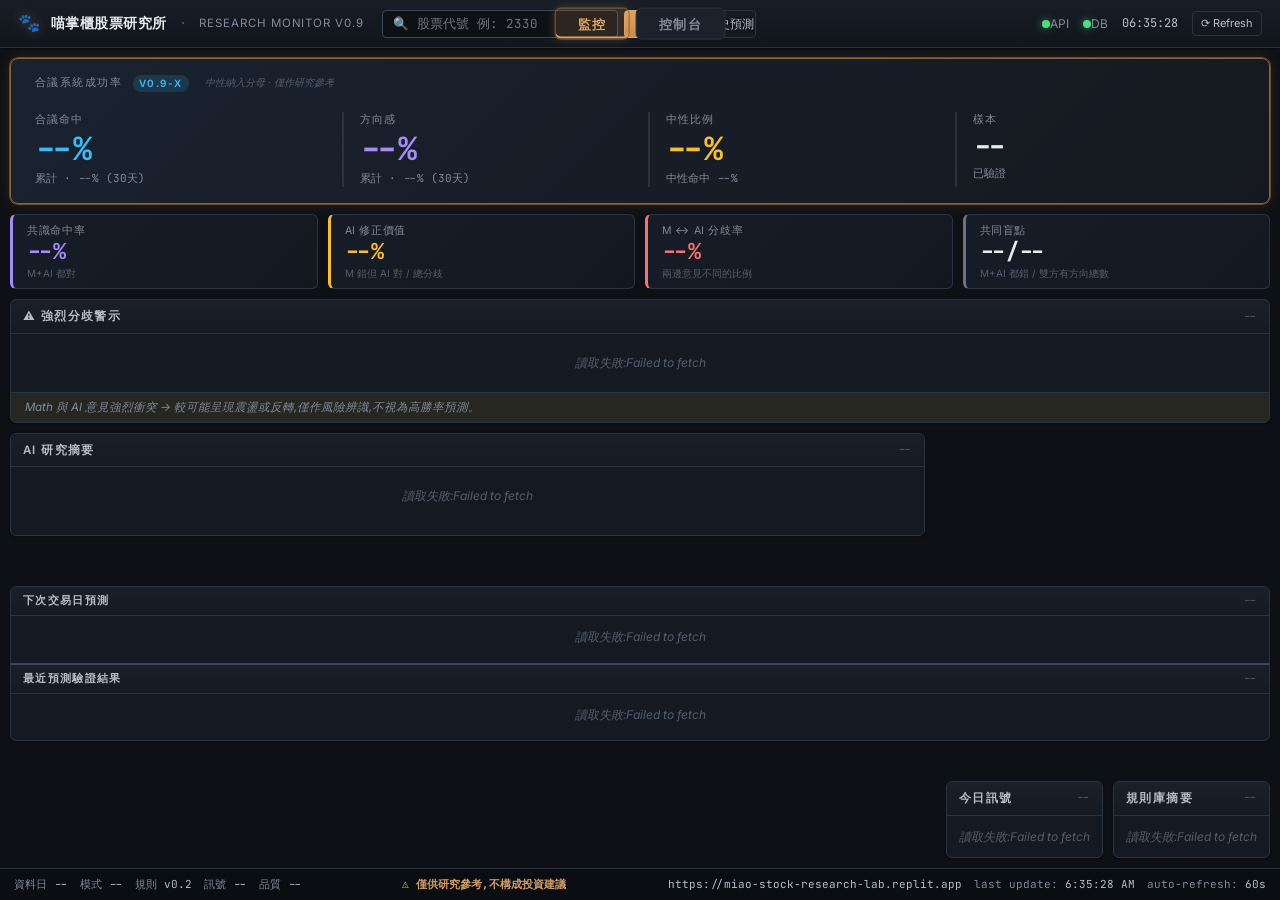
==== index.html @ 1b77c114 "Add files via upload" ====
<!DOCTYPE html>
<html lang="zh-Hant">
<head>
<meta charset="UTF-8" />
<title>喵掌櫃股票研究所 · Monitor</title>
<meta name="viewport" content="width=device-width, initial-scale=1" />
<meta name="description" content="獨立股票研究後台監控儀表板" />
<link rel="preconnect" href="https://fonts.googleapis.com">
<link rel="preconnect" href="https://fonts.gstatic.com" crossorigin>
<link href="https://fonts.googleapis.com/css2?family=Inter:wght@400;500;600;700&family=JetBrains+Mono:wght@400;500;600&display=swap" rel="stylesheet">
<link rel="stylesheet" href="style.css" />
</head>
<body>

<div class="app">

  <!-- Top Bar ------------------------------------------------------ -->
  <header class="topbar">
    <div class="topbar-left">
      <div class="brand">
        <span class="logo">🐾</span>
        <span class="name">喵掌櫃股票研究所</span>
        <span class="sep">·</span>
        <span class="sub">Research Monitor v0.9</span>
      </div>
      <div class="topbar-lookup">
        <input type="text" id="symbol-input" placeholder="🔍 股票代號 例: 2330" />
        <button class="btn primary small" id="lookup-btn">查詢</button>
        <button class="btn small ghost" id="history-btn" title="查詢任一天的預測與結果">📅 歷史預測</button>
      </div>
    </div>
    <nav class="topbar-center">
      <a href="index.html" class="nav-btn active">監控</a>
      <a href="admin.html" class="nav-btn">控制台</a>
    </nav>
    <div class="topbar-right">
      <span class="item"><span id="api-dot" class="dot muted"></span><span id="api-label">--</span></span>
      <span class="item"><span id="db-dot" class="dot muted"></span><span id="db-label">--</span></span>
      <span class="clock" id="clock">--:--:--</span>
      <button class="btn small ghost" id="refresh-btn">⟳ Refresh</button>
    </div>
  </header>

  <!-- Main ----------------------------------------------------------- -->
  <main class="main">

    <!-- ROW 1: Hero 主指標(整列,大字呈現) -->
    <section class="hero-row">
      <div class="hero-card hero-wide">
        <div class="hero-label">
          合議系統成功率 <span class="hero-badge">v0.9-X</span>
          <span class="hero-disclaimer">中性納入分母 · 僅作研究參考</span>
        </div>
        <div class="hero-numbers">
          <div class="hn-col">
            <div class="hn-key">合議命中</div>
            <div class="hn-val final" id="hero-final-all">--%</div>
            <div class="hn-sub">累計 · <span id="hero-final-30">--%</span> (30天)</div>
          </div>
          <div class="hn-col">
            <div class="hn-key">方向感</div>
            <div class="hn-val dir" id="hero-dir-all">--%</div>
            <div class="hn-sub">累計 · <span id="hero-dir-30">--%</span> (30天)</div>
          </div>
          <div class="hn-col">
            <div class="hn-key">中性比例</div>
            <div class="hn-val neu" id="hero-neu-all">--%</div>
            <div class="hn-sub">中性命中 <span id="hero-neu-hit">--%</span></div>
          </div>
          <div class="hn-col">
            <div class="hn-key">樣本</div>
            <div class="hn-val sample" id="hero-sample-n">--</div>
            <div class="hn-sub" id="hero-sample-info">已驗證</div>
          </div>
        </div>
      </div>
    </section>

    <!-- ROW 2: Math × AI 四象限(整列 4 卡) -->
    <section class="quadrant-row">
      <div class="qd-cell consensus">
        <span class="qd-label">共識命中率</span>
        <span class="qd-val" id="quadrant-consensus">--%</span>
        <span class="qd-help">M+AI 都對</span>
      </div>
      <div class="qd-cell ai-correct">
        <span class="qd-label">AI 修正價值</span>
        <span class="qd-val" id="quadrant-ai-correction">--%</span>
        <span class="qd-help">M 錯但 AI 對 / 總分歧</span>
      </div>
      <div class="qd-cell disagree">
        <span class="qd-label">M ↔ AI 分歧率</span>
        <span class="qd-val" id="quadrant-disagree">--%</span>
        <span class="qd-help">兩邊意見不同的比例</span>
      </div>
      <div class="qd-cell both-miss">
        <span class="qd-label">共同盲點</span>
        <span class="qd-val" id="quadrant-both-miss-n">--/--</span>
        <span class="qd-help">M+AI 都錯 / 雙方有方向總數</span>
      </div>
    </section>

    <!-- ROW 3: 強烈分歧警示(整列) -->
    <section class="card panel-disagree" id="panel-disagree">
      <div class="card-head">
        <span class="title">⚠️ 強烈分歧警示</span>
        <span class="meta" id="disagree-meta">--</span>
      </div>
      <div class="card-body" id="disagree-body">
        <div class="empty"><span class="spinner"></span>讀取中...</div>
      </div>
      <div class="card-foot disagree-foot">
        Math 與 AI 意見強烈衝突 → 較可能呈現震盪或反轉,僅作風險辨識,不視為高勝率預測。
      </div>
    </section>

    <!-- ROW 4: 預測 + 驗證 + AI 摘要(3 column) -->
    <section class="row-predictions">
      <div class="card panel-predictions">
        <div class="sub-card">
          <div class="sub-head">
            <span class="title" id="predictions-title">下次交易日預測</span>
            <span class="meta" id="predictions-meta">--</span>
          </div>
          <div class="sub-body" id="predictions-body">
            <div class="empty"><span class="spinner"></span>讀取中...</div>
          </div>
        </div>
        <div class="sub-card">
          <div class="sub-head">
            <span class="title">最近預測驗證結果</span>
            <span class="meta" id="verifications-meta">--</span>
          </div>
          <div class="sub-body" id="verifications-body">
            <div class="empty"><span class="spinner"></span>讀取中...</div>
          </div>
        </div>
      </div>
      <div class="card panel-ai-report">
        <div class="card-head">
          <span class="title">AI 研究摘要</span>
          <span class="meta" id="report-meta">--</span>
        </div>
        <div class="card-body" id="report-body">
          <div class="empty">讀取中...</div>
        </div>
      </div>
    </section>

    <!-- ROW 5: 訊號 + 規則(2 column) -->
    <section class="row-signals-rules">
      <div class="card panel-signals">
        <div class="card-head">
          <span class="title">今日訊號</span>
          <span class="meta" id="signals-meta">--</span>
        </div>
        <div class="card-body flush" id="signals-body">
          <div class="empty"><span class="spinner"></span>讀取中...</div>
        </div>
      </div>
      <div class="card panel-rules">
        <div class="card-head">
          <span class="title">規則庫摘要</span>
          <span class="meta" id="rules-meta">--</span>
        </div>
        <div class="card-body flush" id="rules-body">
          <div class="empty"><span class="spinner"></span>讀取中...</div>
        </div>
      </div>
    </section>

  </main>

  <!-- Status Bar(整合舊 KPI 資訊到一行)----------------------------- -->
  <footer class="statusbar">
    <div class="left">
      <span class="item">資料日 <span id="sb-data-date" class="mono">--</span></span>
      <span class="item">模式 <span id="sb-mode" class="mono">--</span></span>
      <span class="item">規則 <span id="sb-version" class="mono">v0.2</span></span>
      <span class="item">訊號 <span id="sb-signals" class="mono">--</span></span>
      <span class="item">品質 <span id="sb-quality" class="mono">--</span></span>
    </div>
    <div class="center" title="本系統結果係根據歷史資料、規則統計與相似情境所做之研究推估,僅供資訊參考與風險辨識,不構成任何投資建議。投資有風險,過去績效不代表未來表現。">
      ⚠️ <strong>僅供研究參考,不構成投資建議</strong>
    </div>
    <div class="right">
      <span class="item"><span id="api-base-label" class="mono">--</span></span>
      <span class="item">last update: <span id="last-update" class="mono">--</span></span>
      <span class="item">auto-refresh: <span id="refresh-interval" class="mono">60s</span></span>
    </div>
  </footer>

</div>

<!-- Lookup Modal -------------------------------------------------- -->
<div class="modal-mask" id="lookup-modal">
  <div class="modal">
    <div class="modal-head">
      <span class="title mono" id="lookup-title">--</span>
      <button class="modal-close" id="lookup-close">×</button>
    </div>
    <div class="modal-body" id="lookup-modal-body"></div>
  </div>
</div>

<!-- History Prediction Modal -------------------------------------- -->
<div class="modal-mask" id="history-modal">
  <div class="modal wide">
    <div class="modal-head">
      <span class="title">📅 歷史預測查詢</span>
      <button class="modal-close" id="history-close">×</button>
    </div>
    <div class="modal-body">
      <div class="hist-controls">
        <label class="hist-label">日期</label>
        <input type="date" id="hist-date" />
        <button class="btn primary small" id="hist-query-btn">查詢</button>
        <span class="hist-chips" id="hist-chips"></span>
      </div>
      <div class="hist-summary" id="hist-summary">
        <div class="hs-stat">
          <span class="hs-k">Math 命中</span>
          <span class="hs-v" id="hist-math-hit">--</span>
        </div>
        <div class="hs-stat">
          <span class="hs-k">AI 命中</span>
          <span class="hs-v" id="hist-ai-hit">--</span>
        </div>
        <div class="hs-stat consensus">
          <span class="hs-k">共識✓</span>
          <span class="hs-v" id="hist-consensus">--</span>
        </div>
        <div class="hs-stat math-only">
          <span class="hs-k">M對</span>
          <span class="hs-v" id="hist-math-only">--</span>
        </div>
        <div class="hs-stat ai-only">
          <span class="hs-k">AI對</span>
          <span class="hs-v" id="hist-ai-only">--</span>
        </div>
        <div class="hs-stat both-miss">
          <span class="hs-k">雙錯</span>
          <span class="hs-v" id="hist-both-miss">--</span>
        </div>
      </div>
      <div id="hist-body">
        <div class="empty">選擇日期後按查詢</div>
      </div>
    </div>
  </div>
</div>

<script src="config.js"></script>
<script src="script.js"></script>
</body>
</html>
---- style.css ----
/* =====================================================================
   喵掌櫃股票研究所 — 前台 Dashboard (v2)
   暗色監控儀表板風格
   =====================================================================*/

*,*::before,*::after { box-sizing: border-box; }

:root {
    /* 基底色 */
    --bg-0: #0d1015;       /* page bg */
    --bg-1: #151a22;       /* panel */
    --bg-2: #1c222c;       /* panel-2 / hover */
    --bg-3: #232b37;       /* divider, input */
    --border: #2a3340;
    --border-bright: #3a4555;

    /* 文字 */
    --text-0: #e8eaed;
    --text-1: #b8bec9;
    --text-2: #818a99;
    --text-3: #535d6b;

    /* 強調(喵掌櫃暖色 + 數據綠/紅) */
    --accent: #e0a460;
    --accent-bright: #f5b774;
    --accent-dim: #8a6438;

    /* v0.5 — 台灣慣例:漲 = 紅、跌 = 綠 */
    --up: #f87171;     /* 漲(紅) */
    --down: #4ade80;   /* 跌(綠) */
    /* 原始顏色保留供 sparkline / 中性參考 */
    --tw-red: #f87171;
    --tw-green: #4ade80;
    --warn: #fbbf24;
    --info: #60a5fa;
    --neutral: #94a3b8;

    /* shadow / glow */
    --shadow-sm: 0 1px 2px rgba(0,0,0,.4);
    --shadow-md: 0 4px 12px rgba(0,0,0,.45);
    --glow-accent: 0 0 0 1px rgba(224,164,96,.4), 0 0 16px rgba(224,164,96,.15);

    /* 字型 */
    --font-ui: "Inter", -apple-system, BlinkMacSystemFont, "Segoe UI",
               "PingFang TC", "Microsoft JhengHei", "Noto Sans TC",
               Helvetica, Arial, sans-serif;
    --font-mono: "JetBrains Mono", "SF Mono", "Roboto Mono", "Menlo",
                 "Consolas", monospace;
}

html, body {
    margin: 0;
    padding: 0;
    background: var(--bg-0);
    color: var(--text-0);
    font-family: var(--font-ui);
    font-size: 13.5px;
    line-height: 1.45;
    height: 100vh;
    overflow: hidden;
    -webkit-font-smoothing: antialiased;
}

a {
    color: var(--accent);
    text-decoration: none;
}
a:hover { color: var(--accent-bright); }

/* ---------------------------------------------------------------------
   App Shell
   ---------------------------------------------------------------------*/
.app {
    display: grid;
    grid-template-rows: 48px 1fr 32px;   /* v0.5: statusbar 26→32 容納 disclaimer */
    height: 100vh;
}

/* Top Bar (v0.5.8: flex + nav absolute 真正視窗置中) */
.topbar {
    display: flex;
    align-items: center;
    justify-content: space-between;
    position: relative;
    gap: 16px;
    background: linear-gradient(180deg, #181d26 0%, #11151c 100%);
    border-bottom: 1px solid var(--border);
    padding: 0 18px;
    box-shadow: var(--shadow-sm);
    z-index: 10;
}
.brand {
    display: flex;
    align-items: center;
    gap: 10px;
    font-weight: 600;
    letter-spacing: .04em;
    color: var(--text-0);
}
.brand .logo {
    font-size: 18px;
    filter: drop-shadow(0 0 6px rgba(224,164,96,.4));
}
.brand .name { font-size: 14px; }
.brand .sep { color: var(--text-3); margin: 0 4px; }
.brand .sub {
    color: var(--text-2);
    font-size: 11.5px;
    font-weight: 400;
    letter-spacing: .08em;
    text-transform: uppercase;
}

.topbar-center {
    display: flex;
    gap: 6px;
    align-items: center;
}

/* v0.5.8 — Topbar 區塊(brand+lookup 左,nav 絕對置中,status 右) */
.topbar-left {
    display: flex;
    align-items: center;
    gap: 18px;
    flex-shrink: 0;
}
.topbar-center {
    position: absolute;
    left: 50%;
    top: 50%;
    transform: translate(-50%, -50%);
    display: flex;
    gap: 6px;
    z-index: 5;
}
.topbar-right {
    display: flex;
    gap: 14px;
    align-items: center;
    color: var(--text-2);
    font-size: 12px;
    flex-shrink: 0;
    margin-left: auto;
}

.topbar-lookup {
    display: flex;
    gap: 6px;
    align-items: center;
}
.topbar-lookup input {
    background: var(--bg-2);
    border: 1px solid var(--border-bright);
    color: var(--text-0);
    padding: 5px 10px;
    border-radius: 4px;
    font-size: 12px;
    width: 180px;
    outline: none;
    transition: border-color .15s;
    height: 28px;
    box-sizing: border-box;
}
.topbar-lookup input:focus {
    border-color: var(--accent);
    box-shadow: 0 0 0 2px rgba(224,164,96,.15);
}
.topbar-lookup .btn {
    white-space: nowrap !important;
    padding: 5px 14px !important;
    height: 28px;
    line-height: 1 !important;
    font-size: 12px !important;
    min-width: 56px;
    box-sizing: border-box;
}

/* nav 改 button 樣式 */
.nav-btn {
    color: var(--text-2);
    padding: 6px 22px;
    border-radius: 6px;
    font-size: 13px;
    font-weight: 600;
    letter-spacing: .12em;
    border: 1px solid var(--border);
    background: var(--bg-2);
    transition: all .12s;
    text-decoration: none;
    white-space: nowrap;
}
.nav-btn:hover {
    background: var(--bg-3);
    color: var(--text-0);
    border-color: var(--border-bright);
}
.nav-btn.active {
    color: var(--accent);
    background: rgba(224,164,96,.15);
    border-color: var(--accent-dim);
    box-shadow: 0 0 10px rgba(224,164,96,.25), inset 0 -2px 0 var(--accent);
}
.topbar-right {
    display: flex;
    gap: 14px;
    align-items: center;
    color: var(--text-2);
    font-size: 12px;
}
.topbar-right .clock {
    font-family: var(--font-mono);
    color: var(--text-1);
}
.nav-link {
    color: var(--text-2);
    padding: 6px 12px;
    border-radius: 4px;
    font-size: 12.5px;
    letter-spacing: .04em;
    transition: all .12s;
}
.nav-link:hover { background: var(--bg-2); color: var(--text-0); }
.nav-link.active {
    color: var(--accent);
    background: rgba(224,164,96,.08);
    box-shadow: inset 0 -2px 0 var(--accent);
}

/* Status Bar (footer) */
.statusbar {
    background: #0a0d12;
    border-top: 1px solid var(--border);
    display: flex;
    align-items: center;
    justify-content: space-between;
    padding: 0 14px;
    font-family: var(--font-mono);
    font-size: 11px;
    color: var(--text-3);
}
.statusbar .left, .statusbar .right { display: flex; gap: 14px; align-items: center; }
.statusbar .center { flex: 1; text-align: center; color: var(--warn); font-size: 11px; padding: 0 16px; opacity: 0.85; }
.statusbar .center strong { color: var(--accent-bright); }
.statusbar .item { display: flex; align-items: center; gap: 5px; }

/* ---------------------------------------------------------------------
   Main Grid (12 column)
   ---------------------------------------------------------------------*/
.main {
    display: grid;
    grid-template-columns: repeat(12, 1fr);
    /* v0.6: 4 rows (hero / quadrant / kpi / panels) */
    grid-template-rows: auto auto auto minmax(0, 1fr);
    gap: 10px;
    padding: 10px;
    overflow: hidden;
}

/* v0.6 — Math × AI 四象限橫條 */
.quadrant-row {
    grid-column: 1 / -1;
    grid-row: 2;
    display: grid;
    grid-template-columns: repeat(4, 1fr);
    gap: 10px;
}
.qd-cell {
    background: linear-gradient(135deg, #161d28 0%, #131820 100%);
    border: 1px solid var(--border);
    border-radius: 6px;
    padding: 8px 14px;
    display: flex;
    flex-direction: column;
    gap: 2px;
}
.qd-cell.consensus  { border-left: 3px solid #a78bfa; }
.qd-cell.ai-correct { border-left: 3px solid #fbbf24; }
.qd-cell.disagree   { border-left: 3px solid #f87171; }
.qd-cell.both-miss  { border-left: 3px solid #6b7280; }
.qd-label { font-size: 10.5px; color: var(--text-2); letter-spacing: .06em; }
.qd-val   { font-family: var(--font-mono); font-size: 22px; font-weight: 700; color: var(--text-0); line-height: 1.1; }
.qd-cell.consensus  .qd-val { color: #a78bfa; }
.qd-cell.ai-correct .qd-val { color: #fbbf24; }
.qd-cell.disagree   .qd-val { color: #f87171; }
.qd-help  { font-size: 10px; color: var(--text-3); }

.hero-sample {
    font-size: 10px;
    color: var(--text-3);
    margin-top: 4px;
    font-family: var(--font-mono);
}

/* v0.5.3 — Hero row 對齊 KPI 6 等分 grid,讓上下兩排寬度一致 */
.hero-row {
    grid-column: 1 / -1;
    grid-row: 1;
    display: grid;
    grid-template-columns: 1fr;   /* v0.9.3: 整列一個 hero-card */
    gap: 10px;
}
.hero-card {
    background: linear-gradient(135deg, #1a2230 0%, #15191f 100%);
    border: 1px solid var(--accent-dim);
    border-radius: 8px;
    padding: 10px 16px;
    display: flex;
    flex-direction: column;
    justify-content: center;
    gap: 4px;
    min-height: 84px;
    box-shadow: var(--glow-accent);
}
.hero-label {
    font-size: 10.5px;
    color: var(--text-2);
    letter-spacing: .14em;
    text-transform: uppercase;
}
.hero-value {
    font-family: var(--font-mono);
    font-size: 22px;            /* v0.5.3: 縮小,更適應窄欄 */
    font-weight: 700;
    line-height: 1.1;
}
.hero-value .pct { font-size: 13px; color: var(--text-1); margin-left: 2px; }
/* v0.5 — Math + AI 並排 */
/* v0.5.4 — Hero 4 格表 (累計/30天 × MATH/AI) */
.hero-grid {
    border-collapse: collapse;
    width: 100%;
    margin-top: 4px;
    font-family: var(--font-mono);
}
.hero-grid th, .hero-grid td {
    text-align: center;
    padding: 1px 4px;
    font-size: 11px;
}
.hero-grid .hg-h {
    font-size: 9.5px;
    letter-spacing: .12em;
    color: var(--text-2);
    font-weight: 700;
}
.hero-grid .hg-h.ai { color: #a78bfa; }
.hero-grid .hg-k {
    font-size: 9.5px;
    color: var(--text-3);
    font-weight: 600;
    text-align: right;
    padding-right: 6px;
}
.hero-grid .hg-v {
    font-size: 14px;
    font-weight: 700;
}
.hero-grid .hg-v.math  { color: var(--accent-bright); }
.hero-grid .hg-v.ai    { color: #a78bfa; }
.hero-grid .hg-v.final { color: #38bdf8; font-size: 16px; }

/* v0.9.2 — Hero badge */
.hero-badge {
    display: inline-block;
    padding: 1px 6px;
    border-radius: 8px;
    background: rgba(56,189,248,.15);
    color: #38bdf8;
    font-size: 10px;
    font-weight: 600;
    margin-left: 6px;
    vertical-align: middle;
}

/* v0.9.3 — Hero 整列改版(4 欄大字) */
.hero-wide {
    padding: 16px 24px;
    min-height: 130px;
    gap: 12px;
}
.hero-disclaimer {
    font-size: 10px;
    color: var(--text-3);
    letter-spacing: 0;
    text-transform: none;
    font-weight: 400;
    margin-left: 12px;
    font-style: italic;
}
.hero-numbers {
    display: grid;
    grid-template-columns: repeat(4, 1fr);
    gap: 16px;
    margin-top: 8px;
}
.hn-col {
    display: flex;
    flex-direction: column;
    gap: 4px;
    padding-left: 16px;
    border-left: 2px solid var(--border);
}
.hn-col:first-child {
    padding-left: 0;
    border-left: none;
}
.hn-key {
    font-size: 11px;
    color: var(--text-2);
    letter-spacing: .1em;
    text-transform: uppercase;
}
.hn-val {
    font-family: var(--font-mono);
    font-size: 32px;
    font-weight: 700;
    line-height: 1.1;
}
.hn-val.final  { color: #38bdf8; }
.hn-val.dir    { color: #a78bfa; }
.hn-val.neu    { color: #fbbf24; }
.hn-val.sample { color: var(--text-0); font-size: 28px; }
.hn-sub {
    font-size: 11px;
    color: var(--text-2);
    font-family: var(--font-mono);
}

/* v0.9.3 — ROW 4: 預測 + AI 摘要(3:1 ratio) */
.row-predictions {
    grid-column: 1 / -1;
    display: grid;
    grid-template-columns: 3fr 1fr;
    gap: 10px;
}

/* v0.9.3 — ROW 5: 訊號 + 規則(2 column) */
.row-signals-rules {
    grid-column: 1 / -1;
    display: grid;
    grid-template-columns: 1fr 1fr;
    gap: 10px;
}

/* v0.9.3 — footer item 微調 */
.statusbar .left,
.statusbar .right {
    display: flex;
    flex-wrap: wrap;
    gap: 12px;
}
.statusbar .item {
    color: var(--text-2);
    font-size: 11px;
}
.statusbar .item .mono {
    color: var(--text-1);
    margin-left: 2px;
}

/* v0.9.2 — strong_disagreement 警示卡 */
.panel-disagree {
    grid-column: 1 / -1;
    border-left: 3px solid rgba(251,191,36,.6);
}
.disagree-foot {
    padding: 8px 14px;
    background: rgba(251,191,36,.08);
    color: var(--text-2);
    font-size: 11.5px;
    line-height: 1.5;
    border-top: 1px solid var(--border);
    font-style: italic;
}
.card-foot { padding: 6px 14px; }
.hero-sub {
    font-size: 11px;
    color: var(--text-2);
    display: flex;
    justify-content: space-between;
    align-items: center;
    margin-top: 2px;
}
.trendline {
    font-family: var(--font-mono);
    letter-spacing: -1px;
    color: var(--accent);
    font-size: 14px;
}
.hero-delta .pos { color: var(--up); }
.hero-delta .neg { color: var(--down); }

.hero-stats {
    display: grid;
    grid-template-columns: repeat(5, 1fr);
    gap: 8px;
}
.hs-cell {
    background: var(--bg-1);
    border: 1px solid var(--border);
    border-radius: 6px;
    padding: 8px 10px;
    display: flex;
    flex-direction: column;
    gap: 1px;
    justify-content: center;
    position: relative;
    min-height: 84px;          /* 統一最小高度,避免長短不齊 */
}
/* v0.5 台灣慣例:強偏多=深紅、偏多=淡紅、強偏空=深綠、偏空=淡綠 */
.hs-cell.sb  { border-left: 3px solid #ef4444; }   /* 強偏多 深紅 */
.hs-cell.b   { border-left: 3px solid #f87171; }   /* 偏多 淡紅 */
.hs-cell.sbe { border-left: 3px solid #22d97b; }   /* 強偏空 深綠 */
.hs-cell.be  { border-left: 3px solid #4ade80; }   /* 偏空 淡綠 */
.hs-cell.neu { border-left: 3px solid var(--neutral); }

.hs-label { font-size: 10.5px; color: var(--text-2); letter-spacing: .04em; }
.hs-rate  { font-family: var(--font-mono); font-size: 18px;
             font-weight: 600; color: var(--text-0); }
.hs-n     { font-family: var(--font-mono); font-size: 10.5px; color: var(--text-3); }

/* KPI row (v0.6 — 移到 row 3) */
.kpi-row {
    grid-column: 1 / -1;
    grid-row: 3;
    display: grid;
    grid-template-columns: repeat(6, 1fr);
    gap: 10px;
}
.kpi-ai-report { grid-column: span 2; }

/* 合併卡(系統模式+規則版本)雙列布局 */
.kpi-combo { padding: 8px 12px; }
.combo-row {
    display: flex;
    justify-content: space-between;
    align-items: baseline;
    font-size: 12px;
}
.combo-key { color: var(--text-2); font-size: 10.5px; letter-spacing: .08em; }
.combo-val {
    font-family: var(--font-mono);
    font-size: 14px;
    font-weight: 600;
    color: var(--text-0);
}

/* AI 研究摘要 in KPI row */
.kpi-ai-report { padding: 8px 12px; }
.kpi-ai-report .label { display: flex; justify-content: space-between; }
.kpi-ai-report .meta-inline {
    font-size: 10px;
    color: var(--text-3);
    font-family: var(--font-mono);
}
/* v0.5.6 — AI 摘要可往下滑(不再被截掉) */
.ai-report-body {
    margin-top: 4px;
    font-size: 11.5px;
    color: var(--text-1);
    line-height: 1.45;
    overflow-y: auto;
    max-height: 56px;
    padding-right: 4px;
}
.ai-report-body::-webkit-scrollbar { width: 5px; }
.ai-report-body::-webkit-scrollbar-thumb { background: var(--border-bright); border-radius: 3px; }
.ai-report-body::-webkit-scrollbar-track { background: transparent; }
.ai-report-body .findings { margin-bottom: 4px; }
.ai-report-body .empty { color: var(--text-3); font-size: 11px; }

/* Content panels (v0.6: 移到 row 4) */
.panel-predictions {
    grid-column: 1 / 6;
    grid-row: 4;
    display: flex;
    flex-direction: column;
    gap: 0;
    background: var(--bg-1);
    border: 1px solid var(--border);
    border-radius: 6px;
    overflow: hidden;
    box-shadow: var(--shadow-sm);
}
.panel-signals     { grid-column: 6 / 9;  grid-row: 4; }
.panel-rules       { grid-column: 9 / 13; grid-row: 4; }

/* 預測 panel 內的 sub-card(上下分:下次預測 / 驗證結果) */
.sub-card {
    flex: 1;
    display: flex;
    flex-direction: column;
    overflow: hidden;
    min-height: 0;
}
.sub-card + .sub-card { border-top: 2px solid var(--border-bright); }
.sub-head {
    display: flex;
    align-items: center;
    justify-content: space-between;
    padding: 6px 12px;
    border-bottom: 1px solid var(--border);
    background: linear-gradient(180deg, #1a2029 0%, #151a22 100%);
    flex-shrink: 0;
}
.sub-head .title {
    font-size: 11px;
    font-weight: 600;
    letter-spacing: .12em;
    text-transform: uppercase;
    color: var(--text-1);
}
.sub-head .meta {
    color: var(--text-3);
    font-size: 11px;
    font-family: var(--font-mono);
}
.sub-body {
    flex: 1;
    overflow: auto;
    min-height: 0;
}

/* v0.4 — 5 級信心 badge */
.conf-badge {
    display: inline-block;
    padding: 2px 7px;
    border-radius: 10px;
    font-size: 10.5px;
    font-weight: 600;
    white-space: nowrap;
    letter-spacing: .02em;
}
/* v0.5 台灣慣例 conf-badge:強偏多=深紅、偏多=淡紅、強偏空=深綠、偏空=淡綠 */
.conf-badge.sb {       /* 強偏多 — 深紅 */
    background: rgba(239, 68, 68, .18);
    color: #f87171;
    border: 1px solid rgba(239, 68, 68, .4);
}
.conf-badge.b {        /* 偏多 — 淡紅 */
    background: rgba(248, 113, 113, .12);
    color: #fca5a5;
    border: 1px solid rgba(248, 113, 113, .3);
}
.conf-badge.neu {      /* 中性 — 灰 */
    background: rgba(148, 163, 184, .12);
    color: var(--neutral);
    border: 1px solid rgba(148, 163, 184, .3);
}
.conf-badge.be {       /* 偏空 — 淡綠 */
    background: rgba(74, 222, 128, .12);
    color: #86efac;
    border: 1px solid rgba(74, 222, 128, .3);
}
.conf-badge.sbe {      /* 強偏空 — 深綠 */
    background: rgba(34, 217, 123, .18);
    color: #4ade80;
    border: 1px solid rgba(34, 217, 123, .4);
}

/* v0.5 — AI narrative 小字註解 */
.ai-narrative {
    font-size: 10.5px;
    color: var(--text-2);
    margin-top: 2px;
    line-height: 1.4;
    max-width: 240px;
    overflow: hidden;
    text-overflow: ellipsis;
    white-space: nowrap;
}

/* ---------------------------------------------------------------------
   Cards / Panels
   ---------------------------------------------------------------------*/
.card {
    background: var(--bg-1);
    border: 1px solid var(--border);
    border-radius: 6px;
    box-shadow: var(--shadow-sm);
    display: flex;
    flex-direction: column;
    overflow: hidden;
}
.card-head {
    display: flex;
    align-items: center;
    justify-content: space-between;
    padding: 8px 12px;
    border-bottom: 1px solid var(--border);
    background: linear-gradient(180deg, #1a2029 0%, #151a22 100%);
}
.card-head .title {
    font-size: 11.5px;
    font-weight: 600;
    letter-spacing: .12em;
    text-transform: uppercase;
    color: var(--text-1);
}
.card-head .meta {
    color: var(--text-3);
    font-size: 11px;
    font-family: var(--font-mono);
}
.card-body {
    flex: 1;
    overflow: auto;
    padding: 8px 12px;
}
.card-body.flush { padding: 0; }

/* KPI Card */
.kpi {
    background: var(--bg-1);
    border: 1px solid var(--border);
    border-radius: 6px;
    padding: 10px 12px;
    display: flex;
    flex-direction: column;
    gap: 6px;
    position: relative;
    overflow: hidden;
}
.kpi::after {
    content: "";
    position: absolute;
    inset: 0;
    pointer-events: none;
    background: linear-gradient(135deg, transparent 60%, rgba(255,255,255,.02));
}
.kpi .label {
    font-size: 10.5px;
    letter-spacing: .12em;
    text-transform: uppercase;
    color: var(--text-3);
    font-weight: 500;
}
.kpi .value {
    font-family: var(--font-mono);
    font-size: 20px;
    font-weight: 600;
    color: var(--text-0);
    line-height: 1;
}
.kpi .value.s { font-size: 14px; }
.kpi .sub {
    font-size: 11px;
    color: var(--text-2);
    font-family: var(--font-mono);
}
.kpi.accent .value { color: var(--accent); }
.kpi.good .value { color: var(--up); }
.kpi.bad .value { color: var(--down); }
.kpi.warn .value { color: var(--warn); }

/* Status dot + badge */
.dot {
    display: inline-block;
    width: 8px;
    height: 8px;
    border-radius: 50%;
    background: var(--text-3);
    box-shadow: 0 0 0 2px rgba(0,0,0,.3);
}
/* v0.5 台灣慣例:up=紅(漲), down=綠(跌) — glow 色也對調 */
.dot.up    { background: var(--up);    box-shadow: 0 0 8px rgba(248,113,113,.6); }
.dot.down  { background: var(--down);  box-shadow: 0 0 8px rgba(74,222,128,.6); }
.dot.warn  { background: var(--warn);  box-shadow: 0 0 8px rgba(251,191,36,.6); }
.dot.info  { background: var(--info);  box-shadow: 0 0 8px rgba(96,165,250,.6); }
.dot.muted { background: var(--text-3); }

.tag {
    display: inline-flex;
    align-items: center;
    gap: 5px;
    padding: 2px 7px;
    border-radius: 3px;
    font-size: 10.5px;
    font-weight: 500;
    letter-spacing: .04em;
    background: var(--bg-3);
    color: var(--text-1);
    border: 1px solid var(--border-bright);
    font-family: var(--font-mono);
}
/* v0.5 台灣慣例 */
.tag.up      { background: rgba(248,113,113,.12); color: var(--up);     border-color: rgba(248,113,113,.3); }
.tag.down    { background: rgba(74,222,128,.12);  color: var(--down);   border-color: rgba(74,222,128,.3); }
.tag.warn    { background: rgba(251,191,36,.12);  color: var(--warn);   border-color: rgba(251,191,36,.3); }
.tag.info    { background: rgba(96,165,250,.12);  color: var(--info);   border-color: rgba(96,165,250,.3); }
.tag.accent  { background: rgba(224,164,96,.12);  color: var(--accent); border-color: rgba(224,164,96,.3); }
.tag.muted   { color: var(--text-2); }

/* ---------------------------------------------------------------------
   Table
   ---------------------------------------------------------------------*/
table.data {
    width: 100%;
    border-collapse: collapse;
    font-size: 12.5px;
}
table.data thead th {
    position: sticky;
    top: 0;
    background: #131820;
    color: var(--text-2);
    text-align: left;
    padding: 6px 10px;
    border-bottom: 1px solid var(--border);
    font-weight: 500;
    font-size: 10.5px;
    letter-spacing: .08em;
    text-transform: uppercase;
    z-index: 1;
}
table.data td {
    padding: 5px 10px;
    border-bottom: 1px solid rgba(42,51,64,.5);
    color: var(--text-1);
    font-family: var(--font-mono);
    font-size: 12px;
    white-space: nowrap;
}
table.data td.name { font-family: var(--font-ui); }
table.data tbody tr { transition: background .1s; }
table.data tbody tr:hover { background: var(--bg-2); }
table.data tbody tr:last-child td { border-bottom: 0; }
table.data .num { text-align: right; }
table.data .pos { color: var(--up); }
table.data .neg { color: var(--down); }
table.data .dim { color: var(--text-3); }

/* ---------------------------------------------------------------------
   Inputs / Buttons
   ---------------------------------------------------------------------*/
.btn {
    display: inline-flex;
    align-items: center;
    justify-content: center;
    gap: 6px;
    padding: 6px 12px;
    background: var(--bg-2);
    border: 1px solid var(--border-bright);
    border-radius: 4px;
    color: var(--text-1);
    font-size: 12px;
    font-family: var(--font-ui);
    cursor: pointer;
    transition: all .12s;
    text-align: left;
    line-height: 1.3;
}
.btn:hover { background: var(--bg-3); color: var(--text-0); border-color: var(--accent-dim); }
.btn.primary {
    background: linear-gradient(180deg, var(--accent) 0%, #c98a4a 100%);
    color: #1a1208;
    border-color: var(--accent);
    font-weight: 600;
}
.btn.primary:hover { background: linear-gradient(180deg, var(--accent-bright) 0%, var(--accent) 100%); }
.btn.danger { color: var(--down); border-color: rgba(248,113,113,.3); }
.btn.danger:hover { background: rgba(248,113,113,.1); }
.btn.ghost { background: transparent; border-color: var(--border); }
.btn.full { width: 100%; justify-content: flex-start; }
.btn.small { padding: 4px 8px; font-size: 11px; }

input[type="text"], input[type="password"], input[type="number"], select, textarea {
    background: var(--bg-0);
    border: 1px solid var(--border-bright);
    border-radius: 4px;
    color: var(--text-0);
    padding: 6px 10px;
    font-family: var(--font-mono);
    font-size: 12.5px;
    width: 100%;
    transition: border-color .1s;
}
input:focus, select:focus, textarea:focus {
    outline: 0;
    border-color: var(--accent);
    box-shadow: 0 0 0 2px rgba(224,164,96,.15);
}

/* ---------------------------------------------------------------------
   Misc
   ---------------------------------------------------------------------*/
.mono { font-family: var(--font-mono); }
.muted { color: var(--text-3); }
.empty {
    color: var(--text-3);
    font-style: italic;
    padding: 12px;
    text-align: center;
    font-size: 12px;
}
.error-banner {
    background: rgba(248,113,113,.08);
    border: 1px solid rgba(248,113,113,.3);
    color: #fca5a5;
    padding: 8px 10px;
    border-radius: 4px;
    font-size: 12px;
    margin: 6px;
}
.error-banner b { color: var(--down); }

.spinner {
    display: inline-block;
    width: 12px;
    height: 12px;
    border: 2px solid var(--border-bright);
    border-top-color: var(--accent);
    border-radius: 50%;
    animation: spin .8s linear infinite;
    vertical-align: middle;
    margin-right: 6px;
}
@keyframes spin { to { transform: rotate(360deg); } }

/* Scrollbar */
::-webkit-scrollbar { width: 8px; height: 8px; }
::-webkit-scrollbar-track { background: transparent; }
::-webkit-scrollbar-thumb { background: var(--bg-3); border-radius: 4px; }
::-webkit-scrollbar-thumb:hover { background: var(--border-bright); }

/* Toast */
.toast {
    position: fixed;
    right: 16px;
    bottom: 38px;
    background: var(--bg-1);
    border: 1px solid var(--border-bright);
    color: var(--text-0);
    padding: 10px 14px;
    border-radius: 5px;
    box-shadow: var(--shadow-md);
    font-size: 12.5px;
    z-index: 100;
    opacity: 0;
    transform: translateY(8px);
    transition: opacity .15s, transform .15s;
    max-width: 360px;
}
.toast.show { opacity: 1; transform: translateY(0); }
.toast.error { border-color: var(--down); }
.toast.success { border-color: var(--up); }

/* Modal (for lookup result) */
.modal-mask {
    position: fixed; inset: 0;
    background: rgba(0,0,0,.55);
    display: flex;
    align-items: center;
    justify-content: center;
    z-index: 50;
    opacity: 0;
    pointer-events: none;
    transition: opacity .15s;
}
.modal-mask.show { opacity: 1; pointer-events: auto; }
.modal {
    background: var(--bg-1);
    border: 1px solid var(--border-bright);
    border-radius: 6px;
    width: 720px;
    max-width: 90vw;
    max-height: 80vh;
    overflow: hidden;
    display: flex;
    flex-direction: column;
    box-shadow: 0 8px 40px rgba(0,0,0,.6);
}
.modal-head {
    padding: 10px 14px;
    border-bottom: 1px solid var(--border);
    display: flex;
    justify-content: space-between;
    align-items: center;
    background: var(--bg-2);
}
.modal-body { padding: 14px; overflow: auto; flex: 1; }
.modal-close {
    background: transparent;
    border: 0;
    color: var(--text-2);
    font-size: 18px;
    cursor: pointer;
    line-height: 1;
    padding: 2px 6px;
}
.modal-close:hover { color: var(--text-0); }

/* v0.7.2 — wide modal & history prediction styles */
.modal.wide { width: 1180px; max-width: 96vw; max-height: 88vh; }

.hist-controls {
    display: flex;
    gap: 8px;
    align-items: center;
    margin-bottom: 12px;
    flex-wrap: wrap;
}
.hist-label { color: var(--text-2); font-size: 12px; }
.hist-controls input[type="date"] {
    background: var(--bg-2);
    border: 1px solid var(--border);
    color: var(--text-0);
    padding: 4px 8px;
    border-radius: 4px;
    font-size: 13px;
}
.hist-chips { display: inline-flex; gap: 4px; flex-wrap: wrap; margin-left: 8px; }
.hist-chips .chip {
    background: var(--bg-2);
    border: 1px solid var(--border);
    color: var(--text-1);
    padding: 3px 8px;
    border-radius: 999px;
    font-size: 11px;
    font-family: var(--font-mono, monospace);
    cursor: pointer;
}
.hist-chips .chip:hover { border-color: var(--border-bright); color: var(--text-0); }
.hist-chips .chip.active {
    background: rgba(96,165,250,.18);
    border-color: rgba(96,165,250,.5);
    color: #93c5fd;
}

.hist-summary {
    display: grid;
    grid-template-columns: repeat(6, 1fr);
    gap: 8px;
    margin-bottom: 12px;
    padding: 10px;
    background: var(--bg-2);
    border: 1px solid var(--border);
    border-radius: 6px;
}
.hs-stat { display: flex; flex-direction: column; gap: 2px; padding: 4px 6px; border-radius: 4px; }
.hs-stat .hs-k { font-size: 11px; color: var(--text-2); }
.hs-stat .hs-v { font-size: 16px; font-weight: 600; color: var(--text-0); font-family: var(--font-mono, monospace); }
.hs-stat.consensus  { background: rgba(167,139,250,.10); }
.hs-stat.math-only  { background: rgba(74,222,128,.10); }
.hs-stat.ai-only    { background: rgba(251,191,36,.10); }
.hs-stat.both-miss  { background: rgba(248,113,113,.10); }

.hist-table { font-size: 12.5px; }
.hist-table th { background: var(--bg-2); position: sticky; top: 0; }
.hist-table tr.row-consensus { background: rgba(167,139,250,.04); }
.hist-table tr.row-math-only { background: rgba(74,222,128,.05); }
.hist-table tr.row-ai-only   { background: rgba(251,191,36,.05); }
.hist-table tr.row-both-miss { background: rgba(248,113,113,.04); }

.hit-ok  { color: var(--up);   font-weight: 600; }
.hit-bad { color: var(--down); font-weight: 600; }
.hit-na  { color: var(--text-2); }

.narr-toggle {
    background: transparent;
    border: 0;
    color: var(--text-2);
    cursor: pointer;
    font-size: 11px;
    margin-right: 4px;
}
.narr-toggle:hover { color: var(--text-0); }
.narr-row { background: var(--bg-2); }
.narr-row.hidden { display: none; }
.narr-box {
    padding: 6px 12px;
    color: var(--text-1);
    font-size: 12px;
    line-height: 1.5;
    border-left: 3px solid rgba(96,165,250,.5);
    background: rgba(96,165,250,.05);
}

/* Admin login overlay */
.login-card {
    width: 360px;
    margin: 100px auto;
    background: var(--bg-1);
    border: 1px solid var(--border-bright);
    border-radius: 8px;
    box-shadow: var(--shadow-md);
    padding: 28px 26px;
}
.login-card h2 {
    margin: 0 0 6px;
    font-size: 16px;
    font-weight: 600;
    color: var(--text-0);
    letter-spacing: .04em;
}
.login-card .hint {
    color: var(--text-2);
    font-size: 12px;
    margin-bottom: 16px;
}

/* Admin actions grid */
.action-grid {
    display: grid;
    grid-template-columns: repeat(auto-fill, minmax(180px, 1fr));
    gap: 8px;
}

/* Sub headings inside card */
.section-title {
    font-size: 10.5px;
    color: var(--text-3);
    letter-spacing: .12em;
    text-transform: uppercase;
    margin: 8px 0 6px;
    font-weight: 600;
}

/* Inline stat row */
.stat-grid {
    display: grid;
    grid-template-columns: repeat(2, 1fr);
    gap: 6px;
}
.stat-grid .row {
    display: flex;
    justify-content: space-between;
    padding: 4px 8px;
    background: var(--bg-2);
    border-radius: 3px;
    font-size: 11.5px;
}
.stat-grid .row .k { color: var(--text-3); }
.stat-grid .row .v { color: var(--text-0); font-family: var(--font-mono); }

/* Single-line input with button */
.input-row { display: flex; gap: 6px; }
.input-row input { flex: 1; }

/* Findings text */
.findings {
    font-size: 12px;
    line-height: 1.55;
    white-space: pre-wrap;
    color: var(--text-1);
}
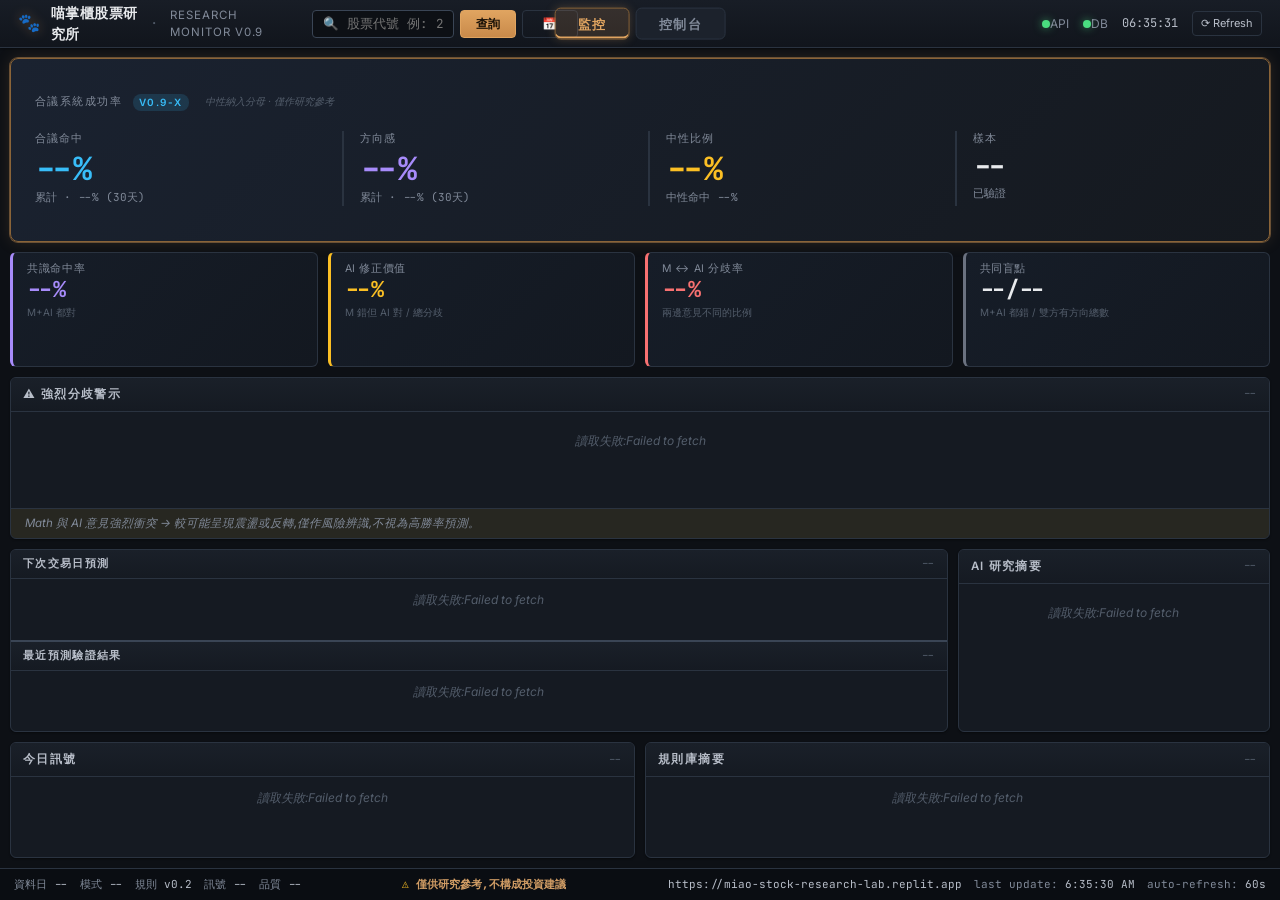
==== commit 1b52435b: "Add files via upload" ====
--- a/index.html
+++ b/index.html
@@ -26,7 +26,7 @@
       <div class="topbar-lookup">
         <input type="text" id="symbol-input" placeholder="🔍 股票代號 例: 2330" />
         <button class="btn primary small" id="lookup-btn">查詢</button>
-        <button class="btn small ghost" id="history-btn" title="查詢任一天的預測與結果">📅 歷史預測</button>
+        <button class="btn small ghost" id="history-btn" title="查詢任一天的預測與結果">📅</button>
       </div>
     </div>
     <nav class="topbar-center">
--- a/style.css
+++ b/style.css
@@ -123,6 +123,7 @@
     align-items: center;
     gap: 18px;
     flex-shrink: 0;
+    max-width: 45%;
 }
 .topbar-center {
     position: absolute;
@@ -249,17 +250,17 @@
 .main {
     display: grid;
     grid-template-columns: repeat(12, 1fr);
-    /* v0.6: 4 rows (hero / quadrant / kpi / panels) */
-    grid-template-rows: auto auto auto minmax(0, 1fr);
+    /* v0.9.3: 改 auto rows + 可滾動,容納更多 section */
+    grid-auto-rows: auto;
     gap: 10px;
     padding: 10px;
-    overflow: hidden;
+    overflow-y: auto;
+    min-height: 0;
 }
 
 /* v0.6 — Math × AI 四象限橫條 */
 .quadrant-row {
     grid-column: 1 / -1;
-    grid-row: 2;
     display: grid;
     grid-template-columns: repeat(4, 1fr);
     gap: 10px;
@@ -294,7 +295,6 @@
 /* v0.5.3 — Hero row 對齊 KPI 6 等分 grid,讓上下兩排寬度一致 */
 .hero-row {
     grid-column: 1 / -1;
-    grid-row: 1;
     display: grid;
     grid-template-columns: 1fr;   /* v0.9.3: 整列一個 hero-card */
     gap: 10px;
@@ -569,10 +569,8 @@
 .ai-report-body .findings { margin-bottom: 4px; }
 .ai-report-body .empty { color: var(--text-3); font-size: 11px; }
 
-/* Content panels (v0.6: 移到 row 4) */
+/* Content panels (v0.9.3: 改用 row-predictions / row-signals-rules 包,不再寫 grid-row) */
 .panel-predictions {
-    grid-column: 1 / 6;
-    grid-row: 4;
     display: flex;
     flex-direction: column;
     gap: 0;
@@ -582,8 +580,6 @@
     overflow: hidden;
     box-shadow: var(--shadow-sm);
 }
-.panel-signals     { grid-column: 6 / 9;  grid-row: 4; }
-.panel-rules       { grid-column: 9 / 13; grid-row: 4; }
 
 /* 預測 panel 內的 sub-card(上下分:下次預測 / 驗證結果) */
 .sub-card {
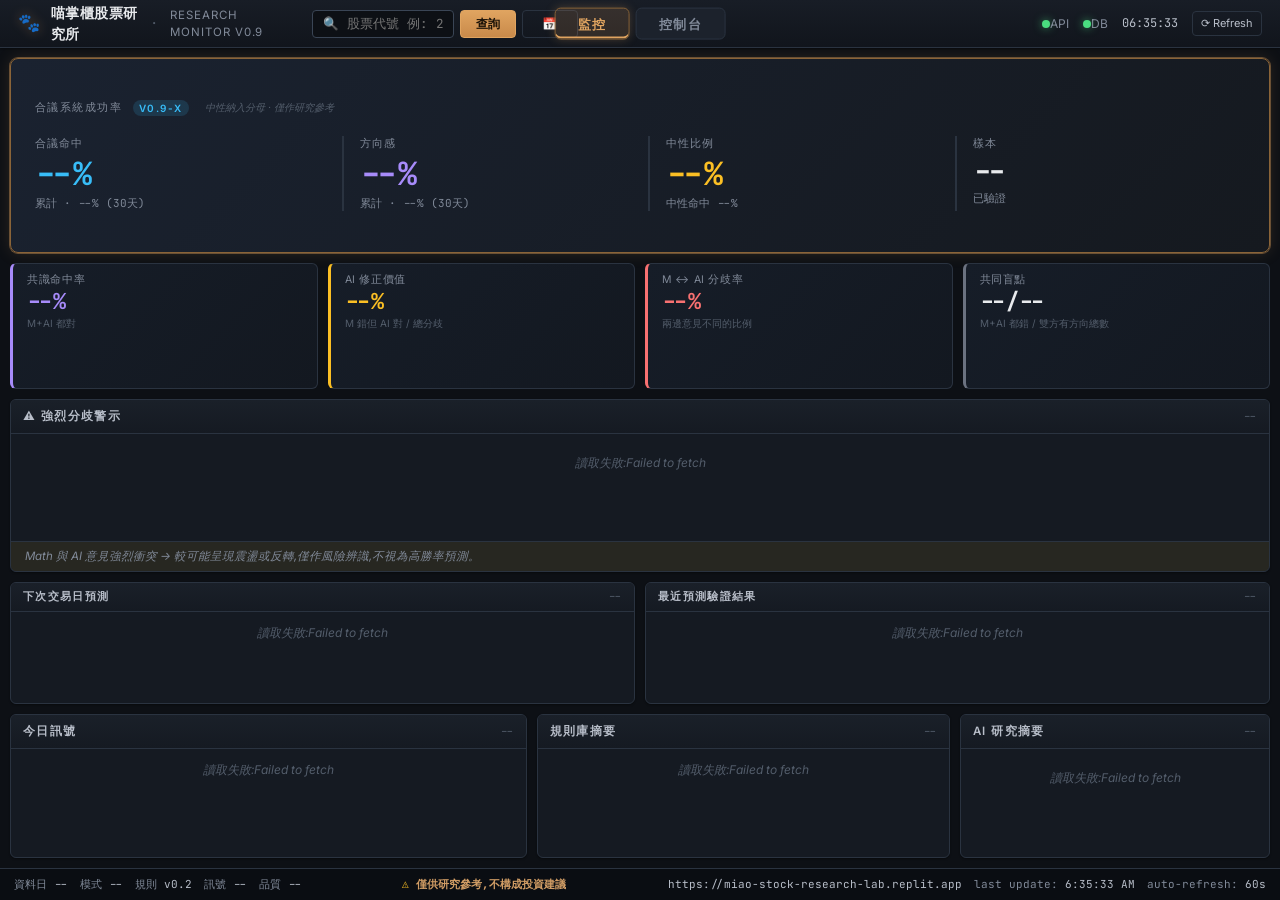
==== commit e3a4896b: "Add files via upload" ====
--- a/index.html
+++ b/index.html
@@ -114,40 +114,29 @@
       </div>
     </section>
 
-    <!-- ROW 4: 預測 + 驗證 + AI 摘要(3 column) -->
+    <!-- ROW 4: 預測 + 驗證(左右並排) -->
     <section class="row-predictions">
-      <div class="card panel-predictions">
-        <div class="sub-card">
-          <div class="sub-head">
-            <span class="title" id="predictions-title">下次交易日預測</span>
-            <span class="meta" id="predictions-meta">--</span>
-          </div>
-          <div class="sub-body" id="predictions-body">
-            <div class="empty"><span class="spinner"></span>讀取中...</div>
-          </div>
-        </div>
-        <div class="sub-card">
-          <div class="sub-head">
-            <span class="title">最近預測驗證結果</span>
-            <span class="meta" id="verifications-meta">--</span>
-          </div>
-          <div class="sub-body" id="verifications-body">
-            <div class="empty"><span class="spinner"></span>讀取中...</div>
-          </div>
-        </div>
-      </div>
-      <div class="card panel-ai-report">
-        <div class="card-head">
-          <span class="title">AI 研究摘要</span>
-          <span class="meta" id="report-meta">--</span>
-        </div>
-        <div class="card-body" id="report-body">
-          <div class="empty">讀取中...</div>
-        </div>
-      </div>
-    </section>
-
-    <!-- ROW 5: 訊號 + 規則(2 column) -->
+      <div class="card sub-card-standalone">
+        <div class="sub-head">
+          <span class="title" id="predictions-title">下次交易日預測</span>
+          <span class="meta" id="predictions-meta">--</span>
+        </div>
+        <div class="sub-body" id="predictions-body">
+          <div class="empty"><span class="spinner"></span>讀取中...</div>
+        </div>
+      </div>
+      <div class="card sub-card-standalone">
+        <div class="sub-head">
+          <span class="title">最近預測驗證結果</span>
+          <span class="meta" id="verifications-meta">--</span>
+        </div>
+        <div class="sub-body" id="verifications-body">
+          <div class="empty"><span class="spinner"></span>讀取中...</div>
+        </div>
+      </div>
+    </section>
+
+    <!-- ROW 5: 訊號 + 規則 + AI 摘要(3 column,AI 摘要縮小) -->
     <section class="row-signals-rules">
       <div class="card panel-signals">
         <div class="card-head">
@@ -165,6 +154,15 @@
         </div>
         <div class="card-body flush" id="rules-body">
           <div class="empty"><span class="spinner"></span>讀取中...</div>
+        </div>
+      </div>
+      <div class="card panel-ai-report-small">
+        <div class="card-head">
+          <span class="title">AI 研究摘要</span>
+          <span class="meta" id="report-meta">--</span>
+        </div>
+        <div class="card-body" id="report-body">
+          <div class="empty">讀取中...</div>
         </div>
       </div>
     </section>
--- a/style.css
+++ b/style.css
@@ -426,20 +426,51 @@
     font-family: var(--font-mono);
 }
 
-/* v0.9.3 — ROW 4: 預測 + AI 摘要(3:1 ratio) */
+/* v0.9.4 — ROW 4: 預測 + 驗證(左右並排) */
 .row-predictions {
-    grid-column: 1 / -1;
-    display: grid;
-    grid-template-columns: 3fr 1fr;
-    gap: 10px;
-}
-
-/* v0.9.3 — ROW 5: 訊號 + 規則(2 column) */
-.row-signals-rules {
     grid-column: 1 / -1;
     display: grid;
     grid-template-columns: 1fr 1fr;
     gap: 10px;
+}
+.sub-card-standalone {
+    display: flex;
+    flex-direction: column;
+    background: var(--bg-1);
+    border: 1px solid var(--border);
+    border-radius: 6px;
+    overflow: hidden;
+    box-shadow: var(--shadow-sm);
+}
+
+/* v0.9.4 — ROW 5: 訊號 + 規則 + AI 摘要(3 column,AI 摘要縮小) */
+.row-signals-rules {
+    grid-column: 1 / -1;
+    display: grid;
+    grid-template-columns: 5fr 4fr 3fr;  /* 訊號最大,AI 摘要最小 */
+    gap: 10px;
+}
+
+/* AI 摘要縮小版(取代原 panel-ai-report) */
+.panel-ai-report-small {
+    display: flex;
+    flex-direction: column;
+    background: var(--bg-1);
+    border: 1px solid var(--border);
+    border-radius: 6px;
+    overflow: hidden;
+    box-shadow: var(--shadow-sm);
+    max-height: 320px;
+}
+.panel-ai-report-small .card-body {
+    overflow-y: auto;
+    font-size: 11.5px;
+    line-height: 1.5;
+    padding: 8px 12px;
+}
+.panel-ai-report-small .findings {
+    color: var(--text-1);
+    margin-bottom: 6px;
 }
 
 /* v0.9.3 — footer item 微調 */
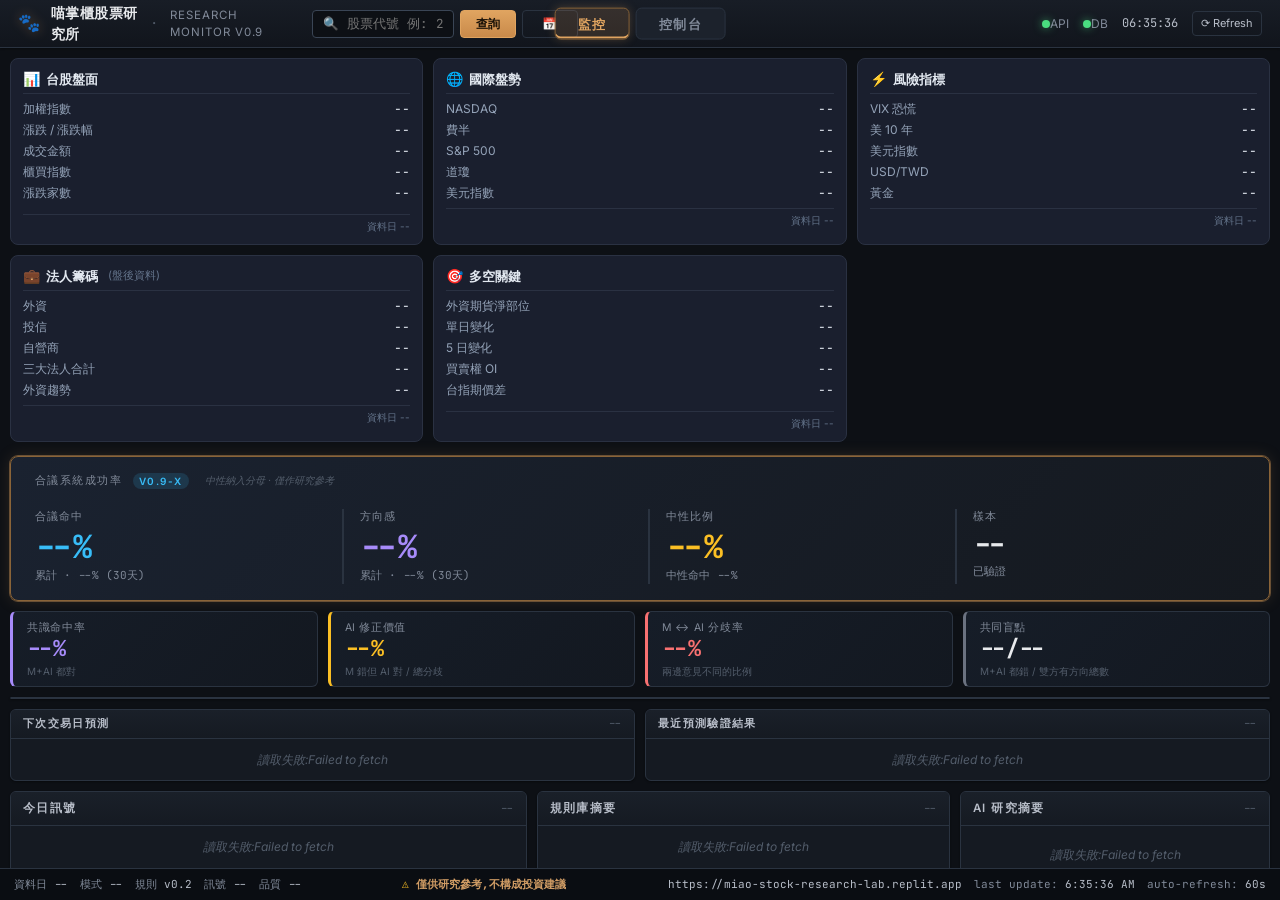
==== commit 6caaa890: "Add files via upload" ====
--- a/index.html
+++ b/index.html
@@ -43,6 +43,87 @@
 
   <!-- Main ----------------------------------------------------------- -->
   <main class="main">
+
+    <!-- ROW 0: 大盤儀表板(5 區塊)v1.0-beta-2A++ -->
+    <section class="market-snapshot-row">
+      <div class="ms-card ms-taiex">
+        <div class="ms-head">
+          <span class="ms-icon">📊</span>
+          <span class="ms-title">台股盤面</span>
+        </div>
+        <div class="ms-body" id="ms-taiex-body">
+          <div class="ms-row"><span class="ms-k">加權指數</span><span class="ms-v" id="ms-taiex-close">--</span></div>
+          <div class="ms-row"><span class="ms-k">漲跌 / 漲跌幅</span><span class="ms-v" id="ms-taiex-change">--</span></div>
+          <div class="ms-row"><span class="ms-k">成交金額</span><span class="ms-v" id="ms-taiex-volume">--</span></div>
+          <div class="ms-row"><span class="ms-k">櫃買指數</span><span class="ms-v" id="ms-otc">--</span></div>
+          <div class="ms-row"><span class="ms-k">漲跌家數</span><span class="ms-v" id="ms-breadth">--</span></div>
+        </div>
+        <div class="ms-tags" id="ms-taiex-tags"></div>
+        <div class="ms-foot">資料日 <span id="ms-taiex-asof">--</span></div>
+      </div>
+
+      <div class="ms-card ms-intl">
+        <div class="ms-head">
+          <span class="ms-icon">🌐</span>
+          <span class="ms-title">國際盤勢</span>
+        </div>
+        <div class="ms-body" id="ms-intl-body">
+          <div class="ms-row"><span class="ms-k">NASDAQ</span><span class="ms-v" id="ms-intl-nasdaq">--</span></div>
+          <div class="ms-row"><span class="ms-k">費半</span><span class="ms-v" id="ms-intl-sox">--</span></div>
+          <div class="ms-row"><span class="ms-k">S&amp;P 500</span><span class="ms-v" id="ms-intl-sp500">--</span></div>
+          <div class="ms-row"><span class="ms-k">道瓊</span><span class="ms-v" id="ms-intl-dow">--</span></div>
+          <div class="ms-row"><span class="ms-k">美元指數</span><span class="ms-v" id="ms-intl-dxy">--</span></div>
+        </div>
+        <div class="ms-foot">資料日 <span id="ms-intl-asof">--</span></div>
+      </div>
+
+      <div class="ms-card ms-risk">
+        <div class="ms-head">
+          <span class="ms-icon">⚡</span>
+          <span class="ms-title">風險指標</span>
+        </div>
+        <div class="ms-body" id="ms-risk-body">
+          <div class="ms-row"><span class="ms-k">VIX 恐慌</span><span class="ms-v" id="ms-risk-vix">--</span></div>
+          <div class="ms-row"><span class="ms-k">美 10 年</span><span class="ms-v" id="ms-risk-us10y">--</span></div>
+          <div class="ms-row"><span class="ms-k">美元指數</span><span class="ms-v" id="ms-risk-dxy">--</span></div>
+          <div class="ms-row"><span class="ms-k">USD/TWD</span><span class="ms-v" id="ms-risk-twd">--</span></div>
+          <div class="ms-row"><span class="ms-k">黃金</span><span class="ms-v" id="ms-risk-gold">--</span></div>
+        </div>
+        <div class="ms-foot">資料日 <span id="ms-risk-asof">--</span></div>
+      </div>
+
+      <div class="ms-card ms-inst">
+        <div class="ms-head">
+          <span class="ms-icon">💼</span>
+          <span class="ms-title">法人籌碼</span>
+          <span class="ms-sub">(盤後資料)</span>
+        </div>
+        <div class="ms-body" id="ms-inst-body">
+          <div class="ms-row"><span class="ms-k">外資</span><span class="ms-v" id="ms-inst-foreign">--</span></div>
+          <div class="ms-row"><span class="ms-k">投信</span><span class="ms-v" id="ms-inst-trust">--</span></div>
+          <div class="ms-row"><span class="ms-k">自營商</span><span class="ms-v" id="ms-inst-dealer">--</span></div>
+          <div class="ms-row"><span class="ms-k">三大法人合計</span><span class="ms-v" id="ms-inst-total">--</span></div>
+          <div class="ms-row"><span class="ms-k">外資趨勢</span><span class="ms-v" id="ms-inst-streak">--</span></div>
+        </div>
+        <div class="ms-foot">資料日 <span id="ms-inst-asof">--</span></div>
+      </div>
+
+      <div class="ms-card ms-fut">
+        <div class="ms-head">
+          <span class="ms-icon">🎯</span>
+          <span class="ms-title">多空關鍵</span>
+        </div>
+        <div class="ms-body" id="ms-fut-body">
+          <div class="ms-row"><span class="ms-k">外資期貨淨部位</span><span class="ms-v" id="ms-fut-oi">--</span></div>
+          <div class="ms-row"><span class="ms-k">單日變化</span><span class="ms-v" id="ms-fut-d1">--</span></div>
+          <div class="ms-row"><span class="ms-k">5 日變化</span><span class="ms-v" id="ms-fut-d5">--</span></div>
+          <div class="ms-row"><span class="ms-k">買賣權 OI</span><span class="ms-v" id="ms-fut-pcoi">--</span></div>
+          <div class="ms-row"><span class="ms-k">台指期價差</span><span class="ms-v" id="ms-fut-basis">--</span></div>
+        </div>
+        <div class="ms-tags" id="ms-fut-tags"></div>
+        <div class="ms-foot">資料日 <span id="ms-fut-asof">--</span></div>
+      </div>
+    </section>
 
     <!-- ROW 1: Hero 主指標(整列,大字呈現) -->
     <section class="hero-row">
--- a/style.css
+++ b/style.css
@@ -290,6 +290,101 @@
     color: var(--text-3);
     margin-top: 4px;
     font-family: var(--font-mono);
+}
+
+/* =====================================================================
+   v1.0-beta-2A++ — 大盤儀表板(5 區塊)
+   ===================================================================== */
+.market-snapshot-row {
+    grid-column: 1 / -1;
+    display: grid;
+    grid-template-columns: repeat(5, 1fr);
+    gap: 10px;
+    margin-bottom: 4px;
+}
+.ms-card {
+    background: var(--bg-card, #1a1f2e);
+    border: 1px solid var(--border-color, #2a3142);
+    border-radius: 8px;
+    padding: 10px 12px;
+    display: flex;
+    flex-direction: column;
+    min-height: 0;
+}
+.ms-head {
+    display: flex;
+    align-items: center;
+    gap: 6px;
+    margin-bottom: 6px;
+    padding-bottom: 4px;
+    border-bottom: 1px solid var(--border-color, #2a3142);
+}
+.ms-icon { font-size: 14px; }
+.ms-title {
+    font-size: 13px;
+    font-weight: 600;
+    color: var(--text-primary, #e2e8f0);
+}
+.ms-sub {
+    font-size: 11px;
+    color: var(--text-muted, #64748b);
+    margin-left: 4px;
+}
+.ms-body { display: flex; flex-direction: column; gap: 3px; }
+.ms-row {
+    display: flex;
+    justify-content: space-between;
+    align-items: baseline;
+    font-size: 12px;
+    line-height: 1.5;
+}
+.ms-k {
+    color: var(--text-muted, #94a3b8);
+    flex-shrink: 0;
+}
+.ms-v {
+    color: var(--text-primary, #e2e8f0);
+    font-weight: 500;
+    font-variant-numeric: tabular-nums;
+    text-align: right;
+}
+.ms-v.ms-up   { color: #ef4444; }   /* 台灣慣例,紅色 = 漲 */
+.ms-v.ms-down { color: #22c55e; }
+.ms-v.ms-flat { color: var(--text-muted, #94a3b8); }
+.ms-pct {
+    font-size: 11px;
+    opacity: 0.85;
+    margin-left: 2px;
+}
+.ms-tags {
+    display: flex;
+    flex-wrap: wrap;
+    gap: 4px;
+    margin-top: 6px;
+}
+.ms-chip {
+    font-size: 10px;
+    padding: 1px 6px;
+    border-radius: 3px;
+    font-weight: 500;
+}
+.ms-chip.chip-bull { background: rgba(239, 68, 68, 0.18); color: #ef4444; }
+.ms-chip.chip-bear { background: rgba(34, 197, 94, 0.18); color: #22c55e; }
+.ms-chip.chip-neu  { background: rgba(148, 163, 184, 0.18); color: #94a3b8; }
+.ms-foot {
+    margin-top: 6px;
+    padding-top: 4px;
+    border-top: 1px solid var(--border-color, #2a3142);
+    font-size: 10px;
+    color: var(--text-muted, #64748b);
+    text-align: right;
+}
+/* 響應式:窄螢幕變 3 列 + 2 列 */
+@media (max-width: 1400px) {
+    .market-snapshot-row { grid-template-columns: repeat(3, 1fr); }
+}
+@media (max-width: 900px) {
+    .market-snapshot-row { grid-template-columns: repeat(2, 1fr); }
 }
 
 /* v0.5.3 — Hero row 對齊 KPI 6 等分 grid,讓上下兩排寬度一致 */
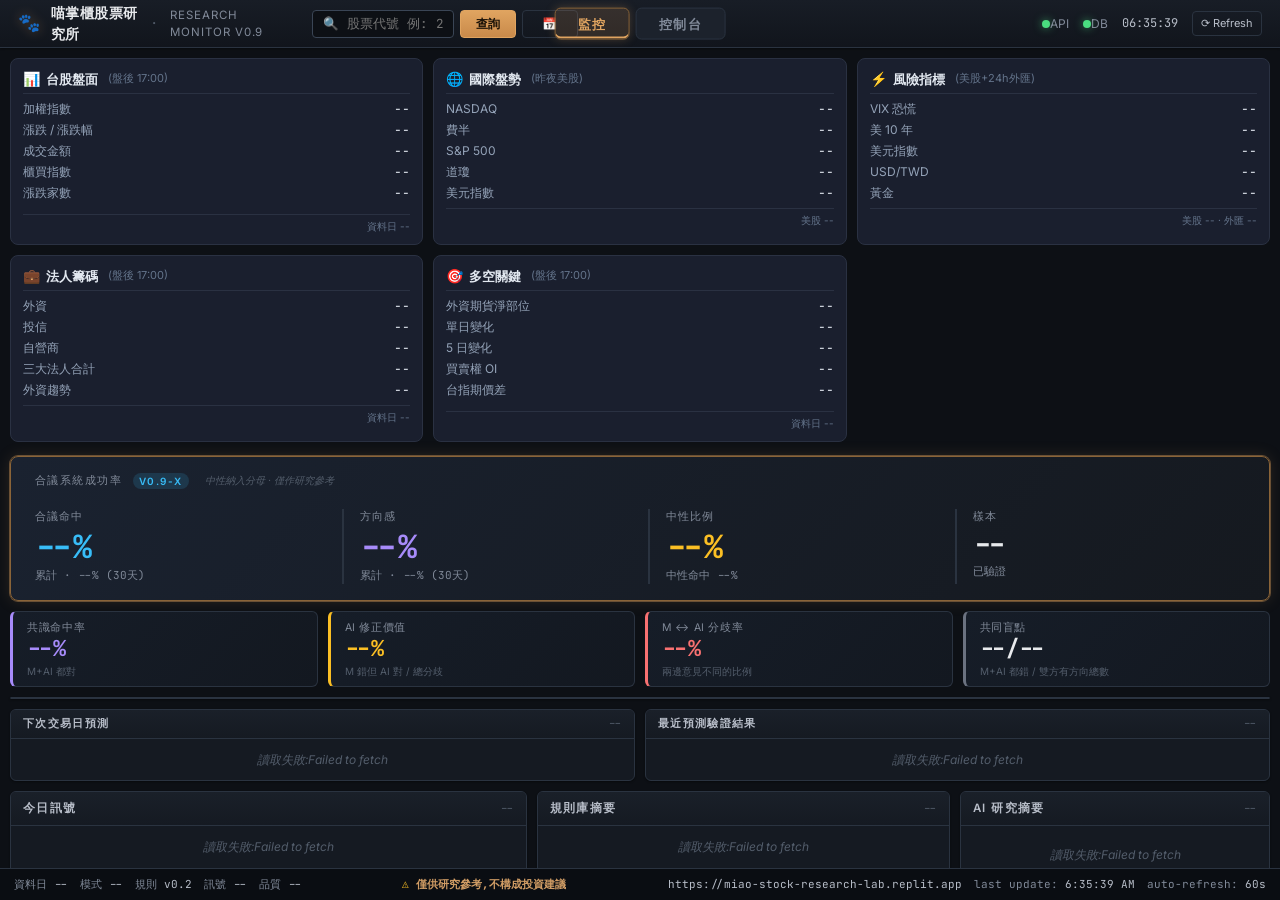
==== commit 2e0cfdbf: "Add files via upload" ====
--- a/index.html
+++ b/index.html
@@ -46,10 +46,11 @@
 
     <!-- ROW 0: 大盤儀表板(5 區塊)v1.0-beta-2A++ -->
     <section class="market-snapshot-row">
-      <div class="ms-card ms-taiex">
+      <div class="ms-card ms-taiex" title="台股盤面 — 盤後 17:00 後更新當日完整資料(收盤、成交量、櫃買)">
         <div class="ms-head">
           <span class="ms-icon">📊</span>
           <span class="ms-title">台股盤面</span>
+          <span class="ms-sub">(盤後 17:00)</span>
         </div>
         <div class="ms-body" id="ms-taiex-body">
           <div class="ms-row"><span class="ms-k">加權指數</span><span class="ms-v" id="ms-taiex-close">--</span></div>
@@ -62,10 +63,11 @@
         <div class="ms-foot">資料日 <span id="ms-taiex-asof">--</span></div>
       </div>
 
-      <div class="ms-card ms-intl">
+      <div class="ms-card ms-intl" title="國際盤勢 — 美股:09:30~16:00 ET(台灣 21:30~04:00)。美國假期休市時最新仍停留前一交易日。亞股:當日盤後">
         <div class="ms-head">
           <span class="ms-icon">🌐</span>
           <span class="ms-title">國際盤勢</span>
+          <span class="ms-sub">(昨夜美股)</span>
         </div>
         <div class="ms-body" id="ms-intl-body">
           <div class="ms-row"><span class="ms-k">NASDAQ</span><span class="ms-v" id="ms-intl-nasdaq">--</span></div>
@@ -74,13 +76,14 @@
           <div class="ms-row"><span class="ms-k">道瓊</span><span class="ms-v" id="ms-intl-dow">--</span></div>
           <div class="ms-row"><span class="ms-k">美元指數</span><span class="ms-v" id="ms-intl-dxy">--</span></div>
         </div>
-        <div class="ms-foot">資料日 <span id="ms-intl-asof">--</span></div>
-      </div>
-
-      <div class="ms-card ms-risk">
+        <div class="ms-foot">美股 <span id="ms-intl-us-asof">--</span></div>
+      </div>
+
+      <div class="ms-card ms-risk" title="風險指標 — VIX/美10年跟美股同步;DXY/USD/TWD/黃金 24h 外匯市場">
         <div class="ms-head">
           <span class="ms-icon">⚡</span>
           <span class="ms-title">風險指標</span>
+          <span class="ms-sub">(美股+24h外匯)</span>
         </div>
         <div class="ms-body" id="ms-risk-body">
           <div class="ms-row"><span class="ms-k">VIX 恐慌</span><span class="ms-v" id="ms-risk-vix">--</span></div>
@@ -89,14 +92,14 @@
           <div class="ms-row"><span class="ms-k">USD/TWD</span><span class="ms-v" id="ms-risk-twd">--</span></div>
           <div class="ms-row"><span class="ms-k">黃金</span><span class="ms-v" id="ms-risk-gold">--</span></div>
         </div>
-        <div class="ms-foot">資料日 <span id="ms-risk-asof">--</span></div>
-      </div>
-
-      <div class="ms-card ms-inst">
+        <div class="ms-foot">美股 <span id="ms-risk-us-asof">--</span> · 外匯 <span id="ms-risk-forex-asof">--</span></div>
+      </div>
+
+      <div class="ms-card ms-inst" title="法人籌碼 — TWSE 公告,盤後 17:00 後當日完整。stock_pool 30 檔合計(非全市場)">
         <div class="ms-head">
           <span class="ms-icon">💼</span>
           <span class="ms-title">法人籌碼</span>
-          <span class="ms-sub">(盤後資料)</span>
+          <span class="ms-sub">(盤後 17:00)</span>
         </div>
         <div class="ms-body" id="ms-inst-body">
           <div class="ms-row"><span class="ms-k">外資</span><span class="ms-v" id="ms-inst-foreign">--</span></div>
@@ -108,10 +111,11 @@
         <div class="ms-foot">資料日 <span id="ms-inst-asof">--</span></div>
       </div>
 
-      <div class="ms-card ms-fut">
+      <div class="ms-card ms-fut" title="多空關鍵 — TAIFEX / FinMind 期貨資料,盤後 17:00 後更新當日完整;basis = 期貨日盤收盤 - 加權指數">
         <div class="ms-head">
           <span class="ms-icon">🎯</span>
           <span class="ms-title">多空關鍵</span>
+          <span class="ms-sub">(盤後 17:00)</span>
         </div>
         <div class="ms-body" id="ms-fut-body">
           <div class="ms-row"><span class="ms-k">外資期貨淨部位</span><span class="ms-v" id="ms-fut-oi">--</span></div>
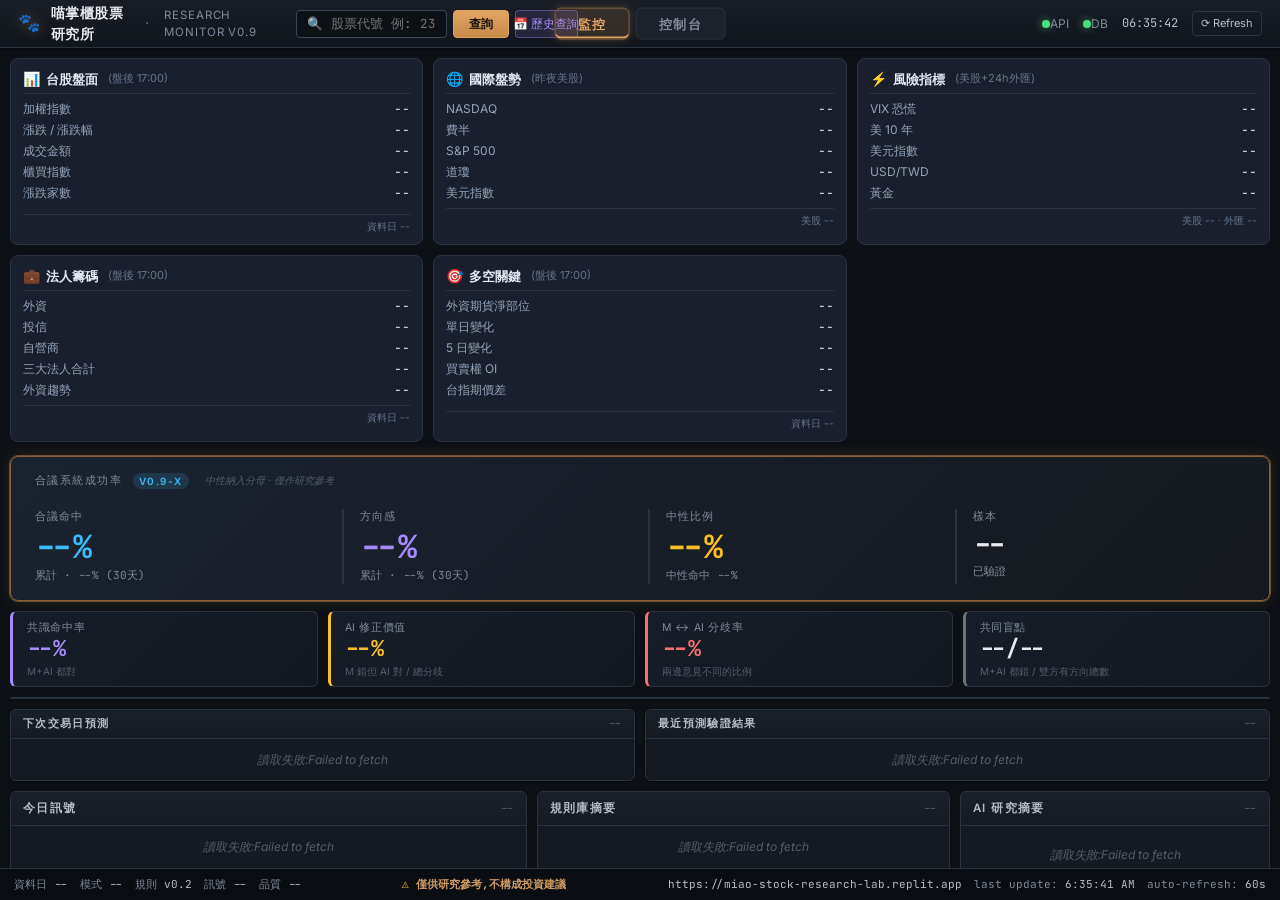
==== commit 89d9c929: "Add files via upload" ====
--- a/index.html
+++ b/index.html
@@ -26,7 +26,7 @@
       <div class="topbar-lookup">
         <input type="text" id="symbol-input" placeholder="🔍 股票代號 例: 2330" />
         <button class="btn primary small" id="lookup-btn">查詢</button>
-        <button class="btn small ghost" id="history-btn" title="查詢任一天的預測與結果">📅</button>
+        <button class="btn small hist" id="history-btn" title="查詢任一天的預測與結果">📅 歷史查詢</button>
       </div>
     </div>
     <nav class="topbar-center">
--- a/style.css
+++ b/style.css
@@ -985,6 +985,19 @@
 .btn.ghost { background: transparent; border-color: var(--border); }
 .btn.full { width: 100%; justify-content: flex-start; }
 .btn.small { padding: 4px 8px; font-size: 11px; }
+
+/* v1.0-gamma-2: 紫色「分析入口」按鈕(歷史查詢、未來個股 modal 等) */
+.btn.hist {
+    background: rgba(167,139,250,.12);
+    border-color: rgba(167,139,250,.4);
+    color: #a78bfa;
+    font-weight: 500;
+}
+.btn.hist:hover {
+    background: rgba(167,139,250,.2);
+    border-color: rgba(167,139,250,.65);
+    color: #c4b5fd;
+}
 
 input[type="text"], input[type="password"], input[type="number"], select, textarea {
     background: var(--bg-0);
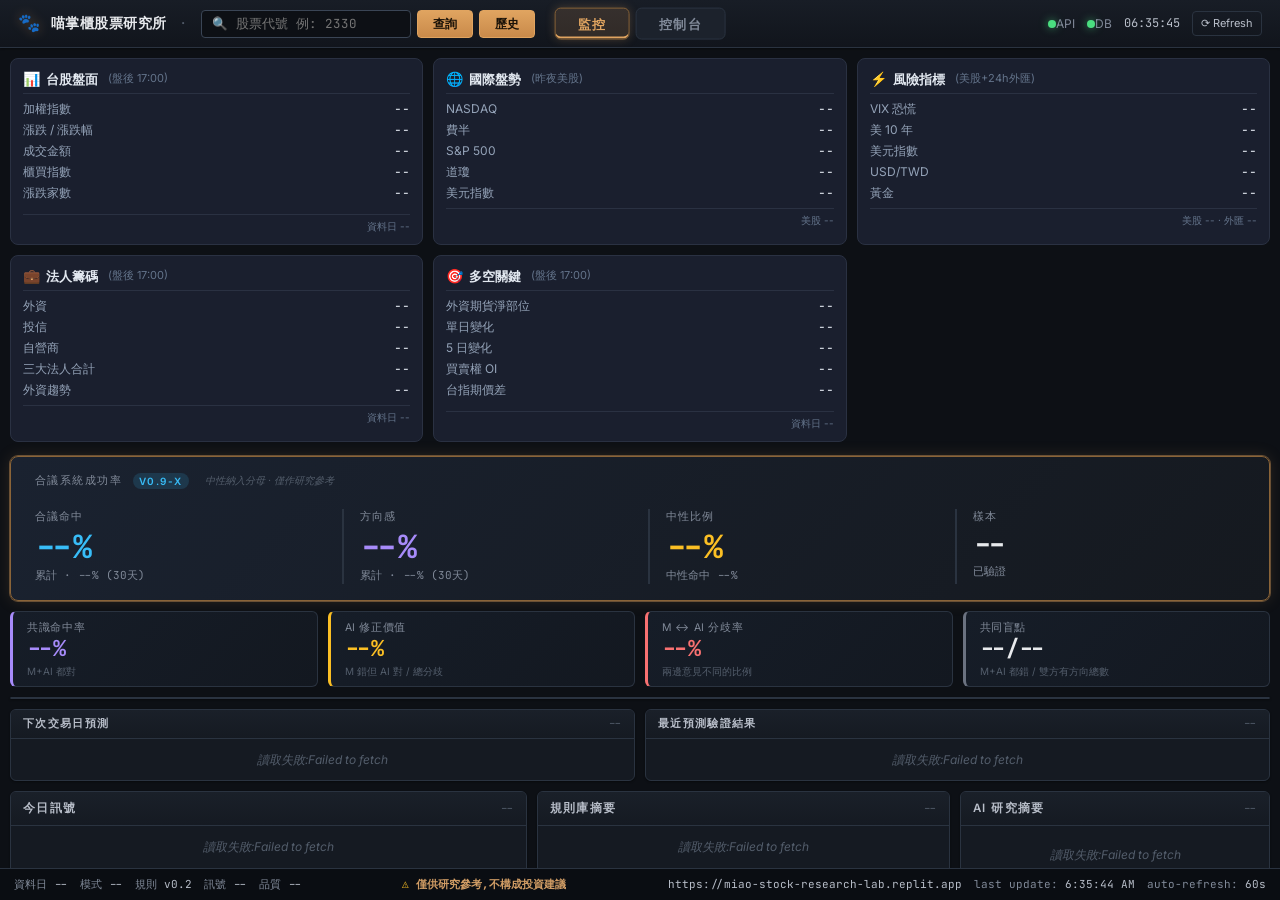
==== commit bf659aa7: "Add files via upload" ====
--- a/index.html
+++ b/index.html
@@ -26,7 +26,7 @@
       <div class="topbar-lookup">
         <input type="text" id="symbol-input" placeholder="🔍 股票代號 例: 2330" />
         <button class="btn primary small" id="lookup-btn">查詢</button>
-        <button class="btn small hist" id="history-btn" title="查詢任一天的預測與結果">📅 歷史查詢</button>
+        <button class="btn primary small" id="history-btn" title="查詢任一天的預測與結果">歷史</button>
       </div>
     </div>
     <nav class="topbar-center">
--- a/style.css
+++ b/style.css
@@ -385,6 +385,29 @@
 }
 @media (max-width: 900px) {
     .market-snapshot-row { grid-template-columns: repeat(2, 1fr); }
+}
+
+/* v1.0-gamma-2: Topbar 響應式 — 筆電中等螢幕避免按鈕擠在一起 */
+@media (max-width: 1400px) {
+    .brand .sub { display: none; }                       /* 隱藏 "Research Monitor v0.9" 副標 */
+    .topbar-lookup input { width: 140px; }                /* 搜尋框縮短 */
+    .topbar-left { max-width: 52%; gap: 12px; }
+    .topbar-right { gap: 12px; }
+}
+@media (max-width: 1200px) {
+    .brand .sep { display: none; }                       /* 隱藏分隔符 */
+    .brand .name { font-size: 13px; }
+    .topbar-lookup input { width: 110px; font-size: 11.5px; }
+    .topbar { padding: 0 12px; gap: 8px; }
+    .topbar-right { gap: 10px; font-size: 11px; }
+    .topbar-right .clock { font-size: 11px; }
+    /* nav-btn 縮 padding */
+    .nav-btn { padding: 6px 14px; font-size: 12px; }
+}
+@media (max-width: 1000px) {
+    .brand .name { display: none; }                      /* 只留 🐾 logo */
+    #api-label, #db-label { display: none; }             /* 隱藏 API/DB 文字,只留圓點 */
+    .topbar-lookup input { width: 90px; }
 }
 
 /* v0.5.3 — Hero row 對齊 KPI 6 等分 grid,讓上下兩排寬度一致 */
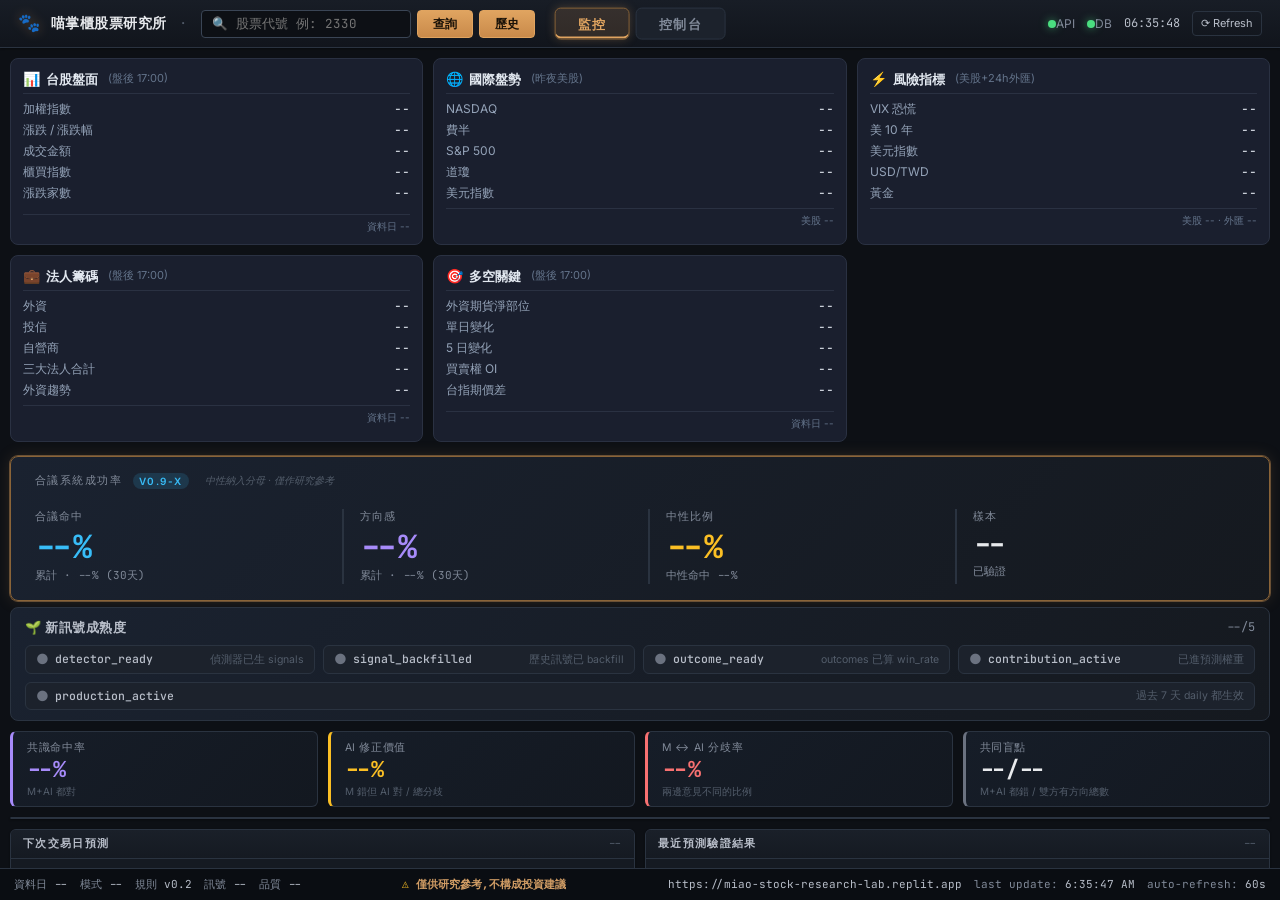
==== commit bf9bf588: "Add files via upload" ====
--- a/index.html
+++ b/index.html
@@ -161,6 +161,38 @@
       </div>
     </section>
 
+    <!-- ROW 1.5: 訊號成熟度小卡(v1.0-gamma-2 加,顯示新訊號入模進度) -->
+    <section class="maturity-row">
+      <div class="maturity-card" title="新 MKT/INTL/FUND 訊號的入模進度。從 detector 偵測 → 訊號入庫 → outcome 算命中 → 進權重 → 真正影響生產預測。">
+        <div class="m-head">
+          <span class="m-title">🌱 新訊號成熟度</span>
+          <span class="m-stage" id="maturity-stage">--/5</span>
+        </div>
+        <div class="m-steps">
+          <div class="m-step" id="m-step-detector">
+            <span class="m-dot">●</span><span class="m-label">detector_ready</span>
+            <span class="m-desc">偵測器已生 signals</span>
+          </div>
+          <div class="m-step" id="m-step-signal">
+            <span class="m-dot">●</span><span class="m-label">signal_backfilled</span>
+            <span class="m-desc">歷史訊號已 backfill</span>
+          </div>
+          <div class="m-step" id="m-step-outcome">
+            <span class="m-dot">●</span><span class="m-label">outcome_ready</span>
+            <span class="m-desc">outcomes 已算 win_rate</span>
+          </div>
+          <div class="m-step" id="m-step-contribution">
+            <span class="m-dot">●</span><span class="m-label">contribution_active</span>
+            <span class="m-desc">已進預測權重</span>
+          </div>
+          <div class="m-step" id="m-step-production">
+            <span class="m-dot">●</span><span class="m-label">production_active</span>
+            <span class="m-desc">過去 7 天 daily 都生效</span>
+          </div>
+        </div>
+      </div>
+    </section>
+
     <!-- ROW 2: Math × AI 四象限(整列 4 卡) -->
     <section class="quadrant-row">
       <div class="qd-cell consensus">
@@ -333,6 +365,19 @@
   </div>
 </div>
 
+<!-- v1.0-gamma-2: 個股 modal(走勢 + 訊號 + 預測 + 命中率) -->
+<div class="modal-mask" id="stock-modal">
+  <div class="modal-box stock-modal-box">
+    <div class="modal-head">
+      <span class="title" id="stock-modal-title">個股分析</span>
+      <button class="modal-close" id="stock-modal-close">×</button>
+    </div>
+    <div class="modal-body" id="stock-modal-body">
+      <div class="empty"><span class="spinner"></span>讀取中...</div>
+    </div>
+  </div>
+</div>
+
 <script src="config.js"></script>
 <script src="script.js"></script>
 </body>
--- a/style.css
+++ b/style.css
@@ -1008,6 +1008,136 @@
 .btn.ghost { background: transparent; border-color: var(--border); }
 .btn.full { width: 100%; justify-content: flex-start; }
 .btn.small { padding: 4px 8px; font-size: 11px; }
+
+/* v1.0-gamma-2: 個股 modal */
+.stock-modal-box {
+    width: 90%; max-width: 900px;
+    max-height: 88vh; overflow-y: auto;
+}
+.stock-link {
+    color: var(--accent);
+    text-decoration: none;
+    transition: color .12s;
+}
+.stock-link:hover { color: var(--accent-bright); text-decoration: underline; }
+.stock-section {
+    margin-top: 12px;
+    padding-bottom: 10px;
+    border-bottom: 1px solid rgba(255,255,255,.04);
+}
+.stock-section:last-child { border-bottom: none; }
+.stock-section .section-title {
+    font-size: 12px;
+    color: var(--text-2);
+    font-weight: 600;
+    letter-spacing: .08em;
+    text-transform: uppercase;
+    margin-bottom: 8px;
+}
+.stock-rates {
+    display: grid;
+    grid-template-columns: repeat(5, 1fr);
+    gap: 8px;
+}
+.rate-cell {
+    background: var(--bg-2);
+    border: 1px solid var(--border);
+    border-radius: 6px;
+    padding: 8px;
+    display: flex;
+    flex-direction: column;
+    gap: 3px;
+}
+.rate-label {
+    font-size: 10.5px;
+    color: var(--text-3);
+    letter-spacing: .06em;
+    text-transform: uppercase;
+}
+.rate-val {
+    font-family: var(--font-mono);
+    font-size: 16px;
+    color: var(--text-0);
+    font-weight: 600;
+}
+.rate-sub {
+    font-size: 10px;
+    color: var(--text-3);
+    font-weight: 400;
+}
+@media (max-width: 700px) {
+    .stock-rates { grid-template-columns: repeat(2, 1fr); }
+}
+
+/* v1.0-gamma-2: 訊號成熟度小卡(監控頁 + 控制台共用) */
+.maturity-row {
+    grid-column: 1 / -1;
+    margin-top: -4px;
+}
+.maturity-card {
+    background: linear-gradient(135deg, #1a2230 0%, #15191f 100%);
+    border: 1px solid var(--border);
+    border-radius: 8px;
+    padding: 10px 14px;
+    display: flex;
+    flex-direction: column;
+    gap: 8px;
+}
+.maturity-card .m-head {
+    display: flex;
+    justify-content: space-between;
+    align-items: center;
+}
+.maturity-card .m-title {
+    font-size: 13px;
+    font-weight: 600;
+    color: var(--text-1);
+    letter-spacing: .04em;
+}
+.maturity-card .m-stage {
+    font-size: 12px;
+    color: var(--text-2);
+    font-family: var(--font-mono);
+}
+.m-steps {
+    display: flex;
+    gap: 8px;
+    flex-wrap: wrap;
+}
+.m-step {
+    display: flex;
+    align-items: center;
+    gap: 6px;
+    padding: 5px 10px;
+    background: var(--bg-2);
+    border: 1px solid var(--border);
+    border-radius: 6px;
+    font-size: 11.5px;
+    color: var(--text-2);
+    flex: 1 1 auto;
+    min-width: 140px;
+}
+.m-step .m-dot {
+    color: #6b7280;            /* grey 預設 */
+    font-size: 14px;
+    line-height: 1;
+}
+.m-step.active .m-dot { color: #4ade80; }    /* 綠色 = 已完成 */
+.m-step.pending .m-dot { color: #6b7280; }   /* 灰色 = 待 */
+.m-step .m-label {
+    font-family: var(--font-mono);
+    color: var(--text-1);
+    font-weight: 500;
+}
+.m-step .m-desc {
+    color: var(--text-3);
+    font-size: 10.5px;
+    margin-left: auto;
+}
+@media (max-width: 1000px) {
+    .m-step { min-width: 100px; }
+    .m-step .m-desc { display: none; }
+}
 
 /* v1.0-gamma-2: 紫色「分析入口」按鈕(歷史查詢、未來個股 modal 等) */
 .btn.hist {
